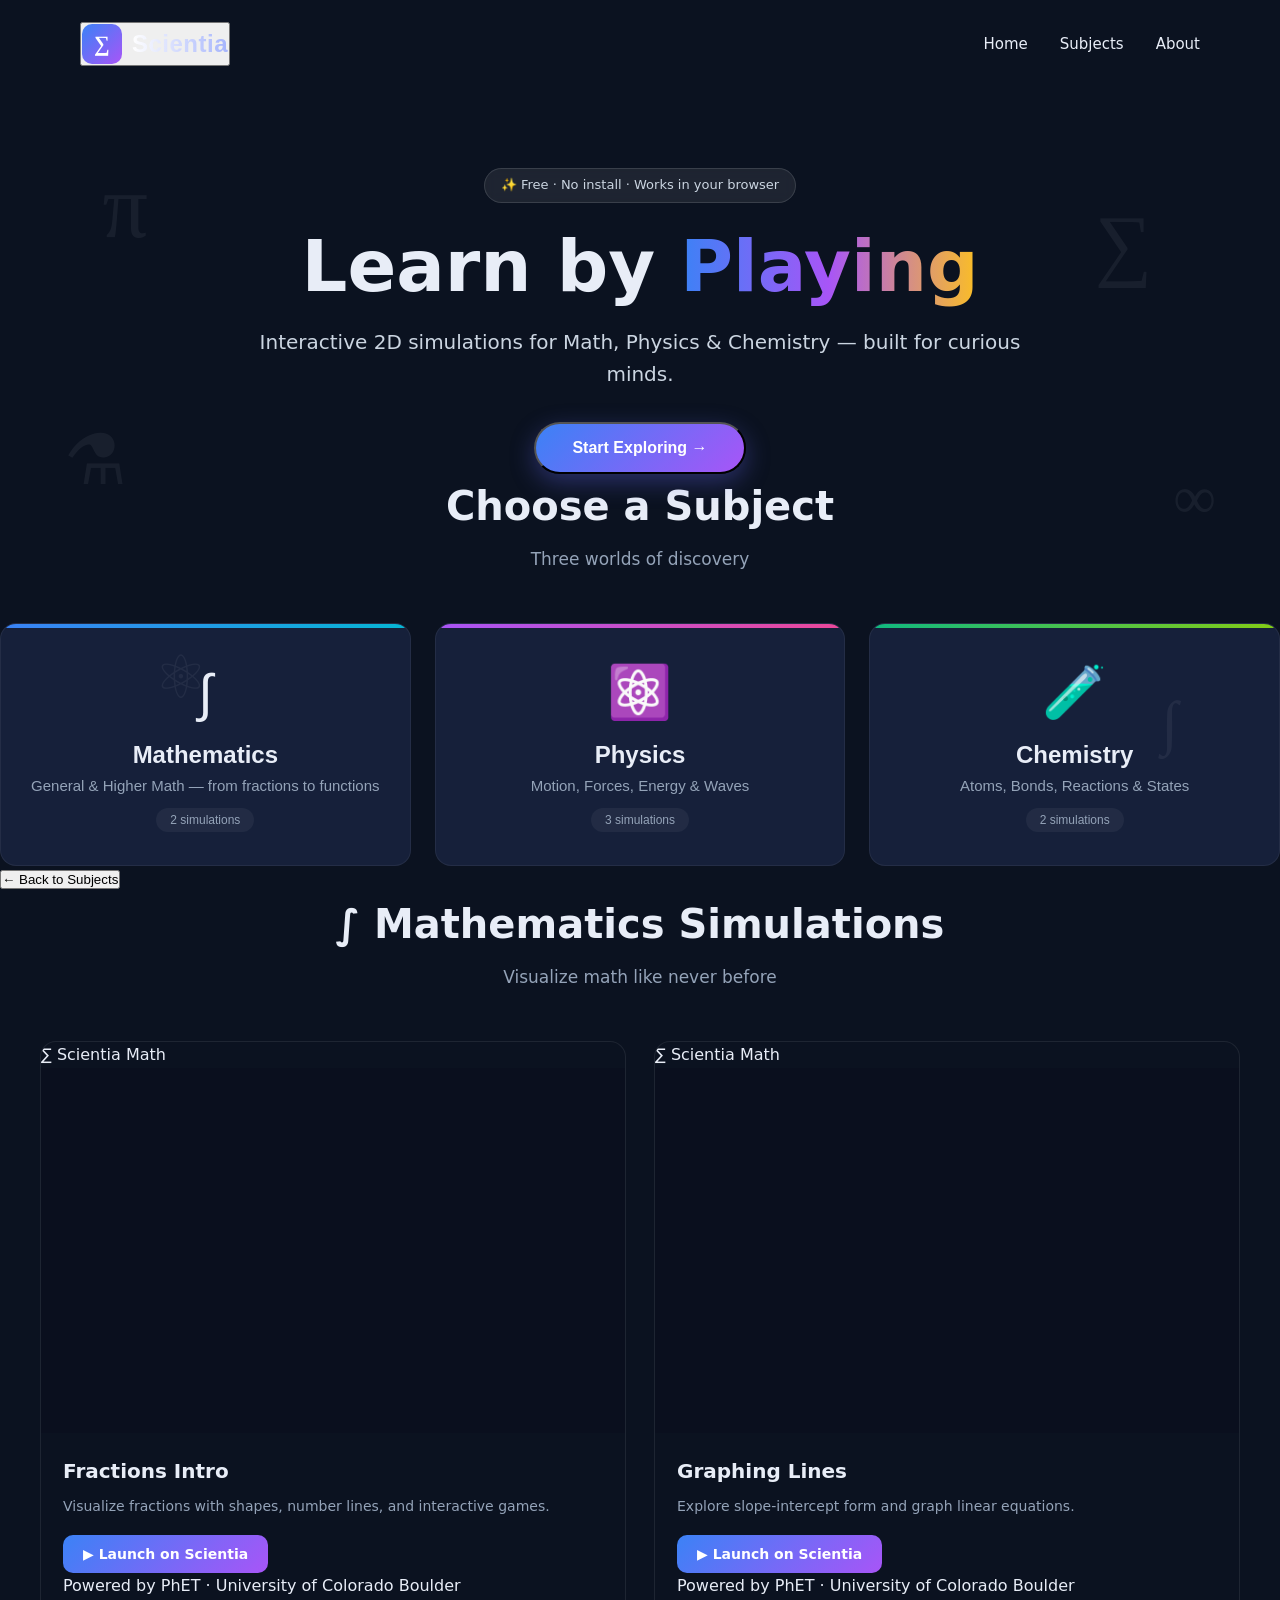
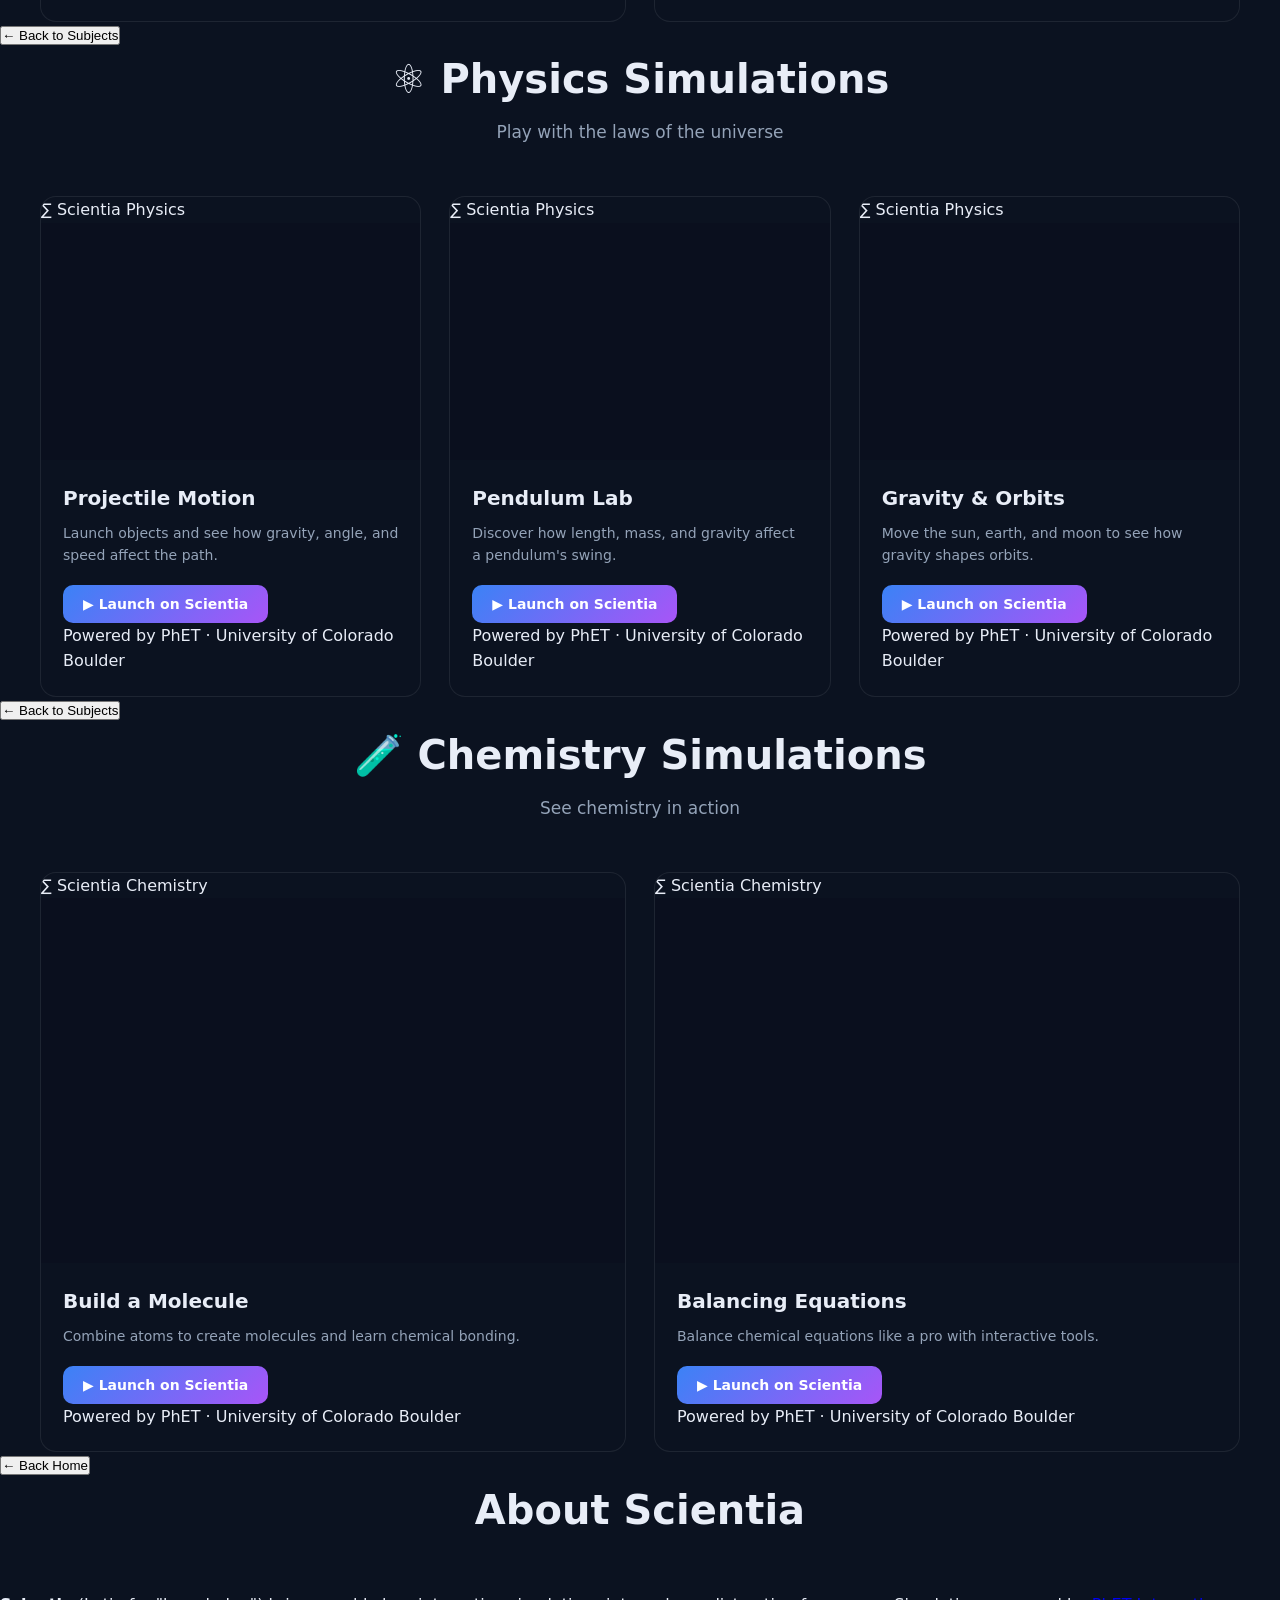
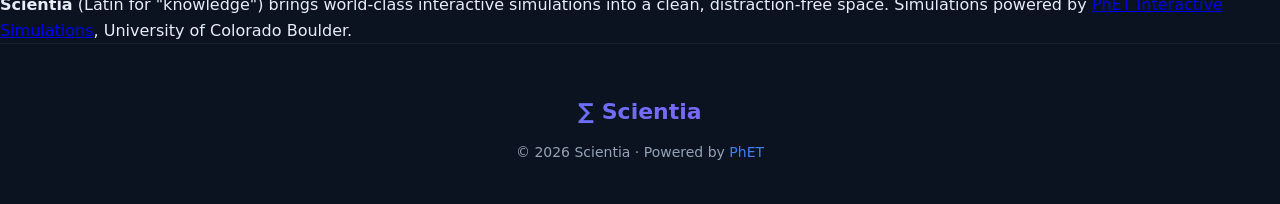
==== index.html @ d8e1d94e "Refactor index.html for improved structure and semantics" ====
<!DOCTYPE html>
<html lang="en">
<head>
  <meta charset="UTF-8">
  <meta name="viewport" content="width=device-width, initial-scale=1.0">
	<meta name="google-site-verification" content="y2Q6Kpm0nWdccgpcopyJ7eLYfKuViRFq-VtMoVpLxbQ" />
  <title>Scientia — Learn Math, Physics & Chemistry by Playing</title>
  <meta name="description" content="Scientia: Interactive 2D simulations and games for Math, Physics, and Chemistry. Free for everyone.">
  <meta name="theme-color" content="#0b1220">
  <link rel="stylesheet" href="style.css">
</head>
<body>

  <!-- ===== NAVBAR ===== -->
  <nav class="navbar">
    <button class="logo" onclick="showScreen('home')" aria-label="Scientia home">
      <span class="logo-mark">∑</span>
      <span class="logo-text">Scientia</span>
    </button>
    <ul class="nav-links">
      <li><a href="#home" onclick="showScreen('home'); return false;">Home</a></li>
      <li><a href="#subjects" onclick="showScreen('subjects'); return false;">Subjects</a></li>
      <li><a href="#about" onclick="showScreen('about'); return false;">About</a></li>
    </ul>
  </nav>

  <!-- ============================================================
       SCREEN 1: HOME
  ============================================================= -->
  <section id="home" class="screen active">
    <div class="hero-content">
      <div class="hero-badge">✨ Free · No install · Works in your browser</div>
      <h1>Learn by <span class="gradient-text">Playing</span></h1>
      <p>Interactive 2D simulations for Math, Physics & Chemistry — built for curious minds.</p>
      <button class="btn-primary" onclick="showScreen('subjects')">Start Exploring →</button>
    </div>
    <div class="hero-bg" aria-hidden="true">
      <span>π</span><span>⚛</span><span>∑</span>
      <span>∫</span><span>⚗</span><span>∞</span>
    </div>
  </section>

  <!-- ============================================================
       SCREEN 2: SUBJECTS
  ============================================================= -->
  <section id="subjects" class="screen">
    <div class="screen-inner">
      <div class="section-header">
        <h2>Choose a Subject</h2>
        <p>Three worlds of discovery</p>
      </div>

      <div class="cards">
        <button class="card math" onclick="showScreen('math')">
          <div class="card-icon">∫</div>
          <h3>Mathematics</h3>
          <p>General & Higher Math — from fractions to functions</p>
          <span class="card-count">2 simulations</span>
        </button>

        <button class="card physics" onclick="showScreen('physics')">
          <div class="card-icon">⚛️</div>
          <h3>Physics</h3>
          <p>Motion, Forces, Energy & Waves</p>
          <span class="card-count">3 simulations</span>
        </button>

        <button class="card chemistry" onclick="showScreen('chemistry')">
          <div class="card-icon">🧪</div>
          <h3>Chemistry</h3>
          <p>Atoms, Bonds, Reactions & States</p>
          <span class="card-count">2 simulations</span>
        </button>
      </div>
    </div>
  </section>

  <!-- ============================================================
       SCREEN 3: MATH
  ============================================================= -->
  <section id="math" class="screen">
    <div class="screen-inner">
      <button class="back-btn" onclick="showScreen('subjects')">← Back to Subjects</button>
      <div class="section-header">
        <h2><span class="header-icon">∫</span> Mathematics Simulations</h2>
        <p>Visualize math like never before</p>
      </div>

      <div class="sim-grid">
        <div class="sim-card">
          <div class="sim-header">
            <span class="sim-brand">
              <span class="sim-logo">∑</span>
              <span class="sim-brand-text">Scientia</span>
            </span>
            <span class="sim-tag math">Math</span>
          </div>
          <div class="sim-preview">
            <iframe data-src="https://phet.colorado.edu/sims/html/fractions-intro/latest/fractions-intro_en.html" allowfullscreen title="Fractions Intro"></iframe>
          </div>
          <div class="sim-info">
            <h3>Fractions Intro</h3>
            <p>Visualize fractions with shapes, number lines, and interactive games.</p>
            <button class="btn-play" onclick="openSim('https://phet.colorado.edu/sims/html/fractions-intro/latest/fractions-intro_en.html')">▶ Launch on Scientia</button>
            <span class="sim-credit">Powered by PhET · University of Colorado Boulder</span>
          </div>
        </div>

        <div class="sim-card">
          <div class="sim-header">
            <span class="sim-brand">
              <span class="sim-logo">∑</span>
              <span class="sim-brand-text">Scientia</span>
            </span>
            <span class="sim-tag math">Math</span>
          </div>
          <div class="sim-preview">
            <iframe data-src="https://phet.colorado.edu/sims/html/graphing-lines/latest/graphing-lines_en.html" allowfullscreen title="Graphing Lines"></iframe>
          </div>
          <div class="sim-info">
            <h3>Graphing Lines</h3>
            <p>Explore slope-intercept form and graph linear equations.</p>
            <button class="btn-play" onclick="openSim('https://phet.colorado.edu/sims/html/graphing-lines/latest/graphing-lines_en.html')">▶ Launch on Scientia</button>
            <span class="sim-credit">Powered by PhET · University of Colorado Boulder</span>
          </div>
        </div>
      </div>
    </div>
  </section>

  <!-- ============================================================
       SCREEN 4: PHYSICS
  ============================================================= -->
  <section id="physics" class="screen">
    <div class="screen-inner">
      <button class="back-btn" onclick="showScreen('subjects')">← Back to Subjects</button>
      <div class="section-header">
        <h2>⚛️ Physics Simulations</h2>
        <p>Play with the laws of the universe</p>
      </div>

      <div class="sim-grid">
        <div class="sim-card">
          <div class="sim-header">
            <span class="sim-brand">
              <span class="sim-logo">∑</span>
              <span class="sim-brand-text">Scientia</span>
            </span>
            <span class="sim-tag physics">Physics</span>
          </div>
          <div class="sim-preview">
            <iframe data-src="https://phet.colorado.edu/sims/html/projectile-motion/latest/projectile-motion_en.html" allowfullscreen title="Projectile Motion"></iframe>
          </div>
          <div class="sim-info">
            <h3>Projectile Motion</h3>
            <p>Launch objects and see how gravity, angle, and speed affect the path.</p>
            <button class="btn-play" onclick="openSim('https://phet.colorado.edu/sims/html/projectile-motion/latest/projectile-motion_en.html')">▶ Launch on Scientia</button>
            <span class="sim-credit">Powered by PhET · University of Colorado Boulder</span>
          </div>
        </div>

        <div class="sim-card">
          <div class="sim-header">
            <span class="sim-brand">
              <span class="sim-logo">∑</span>
              <span class="sim-brand-text">Scientia</span>
            </span>
            <span class="sim-tag physics">Physics</span>
          </div>
          <div class="sim-preview">
            <iframe data-src="https://phet.colorado.edu/sims/html/pendulum-lab/latest/pendulum-lab_en.html" allowfullscreen title="Pendulum Lab"></iframe>
          </div>
          <div class="sim-info">
            <h3>Pendulum Lab</h3>
            <p>Discover how length, mass, and gravity affect a pendulum's swing.</p>
            <button class="btn-play" onclick="openSim('https://phet.colorado.edu/sims/html/pendulum-lab/latest/pendulum-lab_en.html')">▶ Launch on Scientia</button>
            <span class="sim-credit">Powered by PhET · University of Colorado Boulder</span>
          </div>
        </div>

        <div class="sim-card">
          <div class="sim-header">
            <span class="sim-brand">
              <span class="sim-logo">∑</span>
              <span class="sim-brand-text">Scientia</span>
            </span>
            <span class="sim-tag physics">Physics</span>
          </div>
          <div class="sim-preview">
            <iframe data-src="https://phet.colorado.edu/sims/html/gravity-and-orbits/latest/gravity-and-orbits_en.html" allowfullscreen title="Gravity and Orbits"></iframe>
          </div>
          <div class="sim-info">
            <h3>Gravity & Orbits</h3>
            <p>Move the sun, earth, and moon to see how gravity shapes orbits.</p>
            <button class="btn-play" onclick="openSim('https://phet.colorado.edu/sims/html/gravity-and-orbits/latest/gravity-and-orbits_en.html')">▶ Launch on Scientia</button>
            <span class="sim-credit">Powered by PhET · University of Colorado Boulder</span>
          </div>
        </div>
      </div>
    </div>
  </section>

  <!-- ============================================================
       SCREEN 5: CHEMISTRY
  ============================================================= -->
  <section id="chemistry" class="screen">
    <div class="screen-inner">
      <button class="back-btn" onclick="showScreen('subjects')">← Back to Subjects</button>
      <div class="section-header">
        <h2>🧪 Chemistry Simulations</h2>
        <p>See chemistry in action</p>
      </div>

      <div class="sim-grid">
        <div class="sim-card">
          <div class="sim-header">
            <span class="sim-brand">
              <span class="sim-logo">∑</span>
              <span class="sim-brand-text">Scientia</span>
            </span>
            <span class="sim-tag chemistry">Chemistry</span>
          </div>
          <div class="sim-preview">
            <iframe data-src="https://phet.colorado.edu/sims/html/build-a-molecule/latest/build-a-molecule_en.html" allowfullscreen title="Build a Molecule"></iframe>
          </div>
          <div class="sim-info">
            <h3>Build a Molecule</h3>
            <p>Combine atoms to create molecules and learn chemical bonding.</p>
            <button class="btn-play" onclick="openSim('https://phet.colorado.edu/sims/html/build-a-molecule/latest/build-a-molecule_en.html')">▶ Launch on Scientia</button>
            <span class="sim-credit">Powered by PhET · University of Colorado Boulder</span>
          </div>
        </div>

        <div class="sim-card">
          <div class="sim-header">
            <span class="sim-brand">
              <span class="sim-logo">∑</span>
              <span class="sim-brand-text">Scientia</span>
            </span>
            <span class="sim-tag chemistry">Chemistry</span>
          </div>
          <div class="sim-preview">
            <iframe data-src="https://phet.colorado.edu/sims/html/balancing-chemical-equations/latest/balancing-chemical-equations_en.html" allowfullscreen title="Balancing Chemical Equations"></iframe>
          </div>
          <div class="sim-info">
            <h3>Balancing Equations</h3>
            <p>Balance chemical equations like a pro with interactive tools.</p>
            <button class="btn-play" onclick="openSim('https://phet.colorado.edu/sims/html/balancing-chemical-equations/latest/balancing-chemical-equations_en.html')">▶ Launch on Scientia</button>
            <span class="sim-credit">Powered by PhET · University of Colorado Boulder</span>
          </div>
        </div>
      </div>
    </div>
  </section>

  <!-- ============================================================
       SCREEN 6: ABOUT
  ============================================================= -->
  <section id="about" class="screen">
    <div class="screen-inner">
      <button class="back-btn" onclick="showScreen('home')">← Back Home</button>
      <div class="section-header">
        <h2>About Scientia</h2>
      </div>
      <p class="about-text">
        <strong>Scientia</strong> (Latin for "knowledge") brings world-class interactive
        simulations into a clean, distraction-free space. Simulations powered by
        <a href="https://phet.colorado.edu" target="_blank" rel="noopener">PhET Interactive Simulations</a>,
        University of Colorado Boulder.
      </p>
    </div>
  </section>

  <!-- ===== FOOTER ===== -->
  <footer>
    <div class="footer-logo">∑ Scientia</div>
    <p>© 2026 Scientia · Powered by <a href="https://phet.colorado.edu" target="_blank" rel="noopener">PhET</a></p>
  </footer>

  <!-- ===== FULLSCREEN MODAL ===== -->
  <div id="simModal" class="modal" role="dialog" aria-modal="true">
    <div class="modal-content">
      <div class="modal-header">
        <span class="sim-brand">
          <span class="sim-logo">∑</span>
          <span class="sim-brand-text">Scientia</span>
        </span>
        <button class="modal-close" onclick="closeSim()" aria-label="Close">✕</button>
      </div>
      <iframe id="modalFrame" src="" allowfullscreen title="Simulation"></iframe>
    </div>
  </div>

  <script>
  /* ============================================================
     SCIENTIA — PERFORMANCE-OPTIMIZED JAVASCRIPT
  ============================================================ */

  const screens = document.querySelectorAll('.screen');
  const validScreens = ['home', 'subjects', 'math', 'physics', 'chemistry', 'about'];

  /* ---------- Screen Router ---------- */
  function showScreen(id) {
    if (!validScreens.includes(id)) id = 'home';

    screens.forEach(s => s.classList.remove('active'));
    const target = document.getElementById(id);
    if (target) target.classList.add('active');

    loadSimsFor(id);
    window.scrollTo({ top: 0, behavior: 'smooth' });

    if (location.hash !== '#' + id) {
      history.pushState({ screen: id }, '', '#' + id);
    }

    const titles = {
      home: 'Scientia — Learn by Math, Physics & Chemistry',
      subjects: 'Subjects · Scientia',
      math: 'Mathematics · Scientia',
      physics: 'Physics · Scientia',
      chemistry: 'Chemistry · Scientia',
      about: 'About · Scientia'
    };
    document.title = titles[id] || titles.home;
  }

  /* ---------- Lazy-load iframes ---------- */
  const simObserver = new IntersectionObserver((entries) => {
    entries.forEach(entry => {
      if (entry.isIntersecting) {
        const iframe = entry.target;
        const src = iframe.dataset.src;
        if (src && !iframe.src) iframe.src = src;
        simObserver.unobserve(iframe);
      }
    });
  }, { rootMargin: '200px' });

  function loadSimsFor(screenId) {
    const screen = document.getElementById(screenId);
    if (!screen) return;
    screen.querySelectorAll('iframe[data-src]').forEach(iframe => {
      simObserver.observe(iframe);
    });
  }

  /* ---------- Fullscreen Modal ---------- */
  function openSim(url) {
    const modal = document.getElementById('simModal');
    const frame = document.getElementById('modalFrame');
    frame.src = url;
    modal.classList.add('active');
    document.body.style.overflow = 'hidden';
  }

  function closeSim() {
    const modal = document.getElementById('simModal');
    const frame = document.getElementById('modalFrame');
    frame.src = '';
    modal.classList.remove('active');
    document.body.style.overflow = 'auto';
  }

  document.addEventListener('keydown', e => {
    if (e.key === 'Escape') closeSim();
  });

  /* ---------- Browser Back / Forward ---------- */
  window.addEventListener('popstate', (e) => {
    const id = (e.state && e.state.screen) || location.hash.replace('#', '') || 'home';
    showScreen(id);
  });

  /* ---------- First Load ---------- */
  document.addEventListener('DOMContentLoaded', () => {
    const initial = location.hash.replace('#', '') || 'home';
    showScreen(initial);
  });

  /* ---------- Keyboard shortcuts ---------- */
  document.addEventListener('keydown', e => {
    if (e.target.tagName === 'INPUT' || e.target.tagName === 'TEXTAREA') return;
    if (e.key === '1') showScreen('math');
    if (e.key === '2') showScreen('physics');
    if (e.key === '3') showScreen('chemistry');
    if (e.key === 'h' || e.key === 'H') showScreen('home');
    if (e.key === 's' || e.key === 'S') showScreen('subjects');
  });

  /* ---------- Pause off-screen iframes (save battery) ---------- */
  const pauseObserver = new IntersectionObserver((entries) => {
    entries.forEach(entry => {
      const iframe = entry.target;
      if (!iframe.src) return;
      iframe.style.visibility = entry.isIntersecting ? 'visible' : 'hidden';
    });
  }, { rootMargin: '100px' });

  document.querySelectorAll('.sim-preview iframe').forEach(iframe => {
    pauseObserver.observe(iframe);
  });

  /* ---------- Reduced-motion support ---------- */
  if (window.matchMedia('(prefers-reduced-motion: reduce)').matches) {
    document.body.classList.add('reduce-motion');
  }
  </script>

</body>
	</html>
---- style.css ----
/* ===== RESET & VARIABLES ===== */
* { margin: 0; padding: 0; box-sizing: border-box; }

:root {
  --bg: #0b1220;
  --bg-alt: #121a2e;
  --card: #16203a;
  --text: #e8edf7;
  --muted: #94a3b8;
  --blue: #3b82f6;
  --purple: #a855f7;
  --green: #10b981;
  --gold: #fbbf24;
  --radius: 16px;
}

html { scroll-behavior: smooth; }

body {
  font-family: 'Inter', system-ui, -apple-system, "Segoe UI", Arial, sans-serif;
  background: var(--bg);
  color: var(--text);
  line-height: 1.6;
  overflow-x: hidden;
}

/* ===== NAVBAR ===== */
.navbar {
  display: flex;
  justify-content: space-between;
  align-items: center;
  padding: 22px 40px;
  max-width: 1200px;
  margin: 0 auto;
  position: relative;
  z-index: 10;
}

.logo {
  display: flex;
  align-items: center;
  gap: 10px;
  font-size: 24px;
  font-weight: 800;
  letter-spacing: 0.5px;
}

.logo-mark {
  display: inline-flex;
  align-items: center;
  justify-content: center;
  width: 40px;
  height: 40px;
  background: linear-gradient(135deg, var(--blue), var(--purple));
  border-radius: 10px;
  font-size: 22px;
  color: white;
  font-family: Georgia, serif;
}

.logo-text {
  background: linear-gradient(90deg, #fff, #a5b4fc);
  -webkit-background-clip: text;
  -webkit-text-fill-color: transparent;
  background-clip: text;
}

.nav-links {
  list-style: none;
  display: flex;
  gap: 32px;
}

.nav-links a {
  color: var(--text);
  text-decoration: none;
  font-size: 15px;
  font-weight: 500;
  transition: color 0.2s;
}

.nav-links a:hover { color: var(--blue); }

/* ===== HERO ===== */
.hero {
  background:
    radial-gradient(circle at 20% 20%, rgba(59,130,246,0.25), transparent 50%),
    radial-gradient(circle at 80% 30%, rgba(168,85,247,0.25), transparent 50%),
    linear-gradient(135deg, #0b1220 0%, #1a1f4a 100%);
  padding-bottom: 100px;
  position: relative;
  overflow: hidden;
}

.hero-content {
  text-align: center;
  padding: 80px 20px 0;
  max-width: 820px;
  margin: 0 auto;
  position: relative;
  z-index: 5;
}

.hero-badge {
  display: inline-block;
  padding: 6px 16px;
  background: rgba(255,255,255,0.08);
  border: 1px solid rgba(255,255,255,0.12);
  border-radius: 50px;
  font-size: 13px;
  color: #cbd5e1;
  margin-bottom: 24px;
  backdrop-filter: blur(6px);
}

.hero-content h1 {
  font-size: clamp(40px, 7vw, 72px);
  font-weight: 800;
  margin-bottom: 20px;
  line-height: 1.1;
}

.gradient-text {
  background: linear-gradient(90deg, var(--blue), var(--purple), var(--gold));
  -webkit-background-clip: text;
  -webkit-text-fill-color: transparent;
  background-clip: text;
}

.hero-content p {
  font-size: 20px;
  color: #cbd5e1;
  margin-bottom: 32px;
}

.btn-primary {
  display: inline-block;
  padding: 15px 36px;
  background: linear-gradient(135deg, var(--blue), var(--purple));
  color: white;
  text-decoration: none;
  border-radius: 50px;
  font-weight: 600;
  font-size: 16px;
  transition: transform 0.2s, box-shadow 0.25s;
  box-shadow: 0 8px 25px rgba(99,102,241,0.35);
}

.btn-primary:hover {
  transform: translateY(-3px);
  box-shadow: 0 12px 35px rgba(99,102,241,0.5);
}

/* Floating background icons */
.hero-bg {
  position: absolute;
  inset: 0;
  pointer-events: none;
  z-index: 1;
}

.hero-bg span {
  position: absolute;
  font-size: 60px;
  opacity: 0.06;
  font-family: Georgia, serif;
  animation: float 8s ease-in-out infinite;
}

.hero-bg span:nth-child(1) { top: 15%; left: 8%;  animation-delay: 0s;   font-size: 90px; }
.hero-bg span:nth-child(2) { top: 70%; left: 12%; animation-delay: 1s; }
.hero-bg span:nth-child(3) { top: 20%; right: 10%; animation-delay: 2s;  font-size: 80px; }
.hero-bg span:nth-child(4) { top: 75%; right: 8%;  animation-delay: 3s; }
.hero-bg span:nth-child(5) { top: 45%; left: 5%;  animation-delay: 4s;   font-size: 70px; }
.hero-bg span:nth-child(6) { top: 50%; right: 5%;  animation-delay: 5s; }

@keyframes float {
  0%, 100% { transform: translateY(0) rotate(0deg); }
  50%      { transform: translateY(-20px) rotate(5deg); }
}

/* ===== SECTION HEADERS ===== */
.section-header {
  text-align: center;
  margin-bottom: 50px;
}

.section-header h2 {
  font-size: clamp(28px, 4vw, 40px);
  margin-bottom: 8px;
  font-weight: 700;
}

.section-header p {
  color: var(--muted);
  font-size: 17px;
}

/* ===== SUBJECTS ===== */
.subjects {
  max-width: 1100px;
  margin: 0 auto;
  padding: 90px 20px;
}

.cards {
  display: grid;
  grid-template-columns: repeat(auto-fit, minmax(260px, 1fr));
  gap: 24px;
}

.card {
  background: var(--card);
  border-radius: var(--radius);
  padding: 38px 28px;
  text-decoration: none;
  color: var(--text);
  text-align: center;
  border: 1px solid rgba(255,255,255,0.06);
  transition: transform 0.3s, box-shadow 0.3s, border-color 0.3s;
  position: relative;
  overflow: hidden;
}

.card::before {
  content: '';
  position: absolute;
  top: 0; left: 0; right: 0;
  height: 4px;
}

.card.math::before      { background: linear-gradient(90deg, #3b82f6, #06b6d4); }
.card.physics::before   { background: linear-gradient(90deg, #a855f7, #ec4899); }
.card.chemistry::before { background: linear-gradient(90deg, #10b981, #84cc16); }

.card:hover {
  transform: translateY(-8px);
  box-shadow: 0 24px 50px rgba(0,0,0,0.4);
}

.card.math:hover      { border-color: var(--blue); }
.card.physics:hover   { border-color: var(--purple); }
.card.chemistry:hover { border-color: var(--green); }

.card-icon {
  font-size: 52px;
  margin-bottom: 18px;
  display: block;
}

.card h3 {
  font-size: 24px;
  margin-bottom: 8px;
  font-weight: 700;
}

.card p {
  color: var(--muted);
  margin-bottom: 18px;
  font-size: 15px;
}

.card-count {
  font-size: 12px;
  color: var(--muted);
  background: rgba(255,255,255,0.05);
  padding: 5px 14px;
  border-radius: 20px;
  font-weight: 500;
}

/* ===== FEATURED SIMS ===== */
.featured {
  background: var(--bg-alt);
  padding: 90px 20px;
}

.sim-grid {
  display: grid;
  grid-template-columns: repeat(auto-fit, minmax(320px, 1fr));
  gap: 28px;
  max-width: 1200px;
  margin: 0 auto;
}

.sim-card {
  background: var(--bg);
  border-radius: var(--radius);
  overflow: hidden;
  border: 1px solid rgba(255,255,255,0.08);
  transition: transform 0.3s, box-shadow 0.3s, border-color 0.3s;
  display: flex;
  flex-direction: column;
}

.sim-card:hover {
  transform: translateY(-6px);
  box-shadow: 0 24px 50px rgba(0,0,0,0.45);
  border-color: rgba(99,102,241,0.4);
}

.sim-preview {
  width: 100%;
  aspect-ratio: 16 / 10;
  background: #0a0f1e;
  position: relative;
  overflow: hidden;
}

.sim-preview iframe {
  width: 100%;
  height: 100%;
  border: none;
  pointer-events: none;
}

.sim-info {
  padding: 22px;
  flex: 1;
  display: flex;
  flex-direction: column;
}

.sim-info h3 {
  font-size: 20px;
  margin-bottom: 8px;
  font-weight: 700;
}

.tag {
  display: inline-block;
  font-size: 11px;
  font-weight: 700;
  padding: 4px 12px;
  border-radius: 20px;
  margin-bottom: 14px;
  width: fit-content;
  text-transform: uppercase;
  letter-spacing: 0.7px;
}

.tag.physics   { background: rgba(168,85,247,0.18); color: #d8b4fe; }
.tag.chemistry { background: rgba(16,185,129,0.18); color: #6ee7b7; }
.tag.math      { background: rgba(59,130,246,0.18); color: #93c5fd; }

.sim-info p {
  color: var(--muted);
  font-size: 14px;
  flex: 1;
  margin-bottom: 18px;
}

.btn-play {
  background: linear-gradient(135deg, var(--blue), var(--purple));
  color: white;
  border: none;
  padding: 11px 20px;
  border-radius: 10px;
  font-size: 14px;
  font-weight: 600;
  cursor: pointer;
  transition: transform 0.15s, box-shadow 0.2s;
  font-family: inherit;
  width: fit-content;
}

.btn-play:hover {
  transform: translateY(-2px);
  box-shadow: 0 10px 25px rgba(99,102,241,0.4);
}

/* ===== ABOUT ===== */
.about {
  max-width: 820px;
  margin: 0 auto;
  padding: 90px 20px;
  text-align: center;
}

.about-inner {
  background: var(--card);
  padding: 50px 40px;
  border-radius: var(--radius);
  border: 1px solid rgba(255,255,255,0.06);
}

.about h2 {
  font-size: 32px;
  margin-bottom: 18px;
  font-weight: 700;
}

.about p {
  color: var(--muted);
  font-size: 17px;
}

.about strong {
  color: var(--text);
}

/* ===== FOOTER ===== */
footer {
  text-align: center;
  padding: 50px 20px 40px;
  color: var(--muted);
  font-size: 14px;
  border-top: 1px solid rgba(255,255,255,0.05);
}

.footer-logo {
  font-size: 22px;
  font-weight: 800;
  margin-bottom: 12px;
  background: linear-gradient(90deg, var(--blue), var(--purple));
  -webkit-background-clip: text;
  -webkit-text-fill-color: transparent;
  background-clip: text;
}

footer a {
  color: var(--blue);
  text-decoration: none;
}

footer a:hover { text-decoration: underline; }

/* ===== MODAL ===== */
.modal {
  display: none;
  position: fixed;
  inset: 0;
  background: rgba(0,0,0,0.92);
  z-index: 1000;
  align-items: center;
  justify-content: center;
  padding: 20px;
  backdrop-filter: blur(8px);
}

.modal.active { display: flex; }

.modal-content {
  position: relative;
  width: 100%;
  height: 100%;
  max-width: 1400px;
  max-height: 900px;
  background: #000;
  border-radius: 12px;
  overflow: hidden;
  box-shadow: 0 30px 80px rgba(0,0,0,0.6);
}

.modal-content iframe {
  width: 100%;
  height: 100%;
  border: none;
}

.modal-close {
  position: absolute;
  top: 12px;
  right: 12px;
  z-index: 10;
  background: rgba(255,255,255,0.15);
  color: white;
  border: none;
  width: 42px;
  height: 42px;
  border-radius: 50%;
  font-size: 18px;
  cursor: pointer;
  transition: background 0.2s, transform 0.15s;
}

.modal-close:hover {
  background: rgba(255,255,255,0.3);
  transform: rotate(90deg);
}

/* ===== RESPONSIVE ===== */
@media (max-width: 640px) {
  .navbar { padding: 16px 20px; flex-direction: column; gap: 12px; }
  .nav-links { gap: 18px; font-size: 14px; }
  .logo { font-size: 20px; }
  .logo-mark { width: 34px; height: 34px; font-size: 18px; }
  .hero-content { padding: 50px 20px 0; }
  .hero-content p { font-size: 17px; }
  .subjects, .featured, .about { padding: 60px 16px; }
  .about-inner { padding: 36px 24px; }
  .sim-grid { grid-template-columns: 1fr; }
  .modal { padding: 0; }
  .modal-content { border-radius: 0; }
}
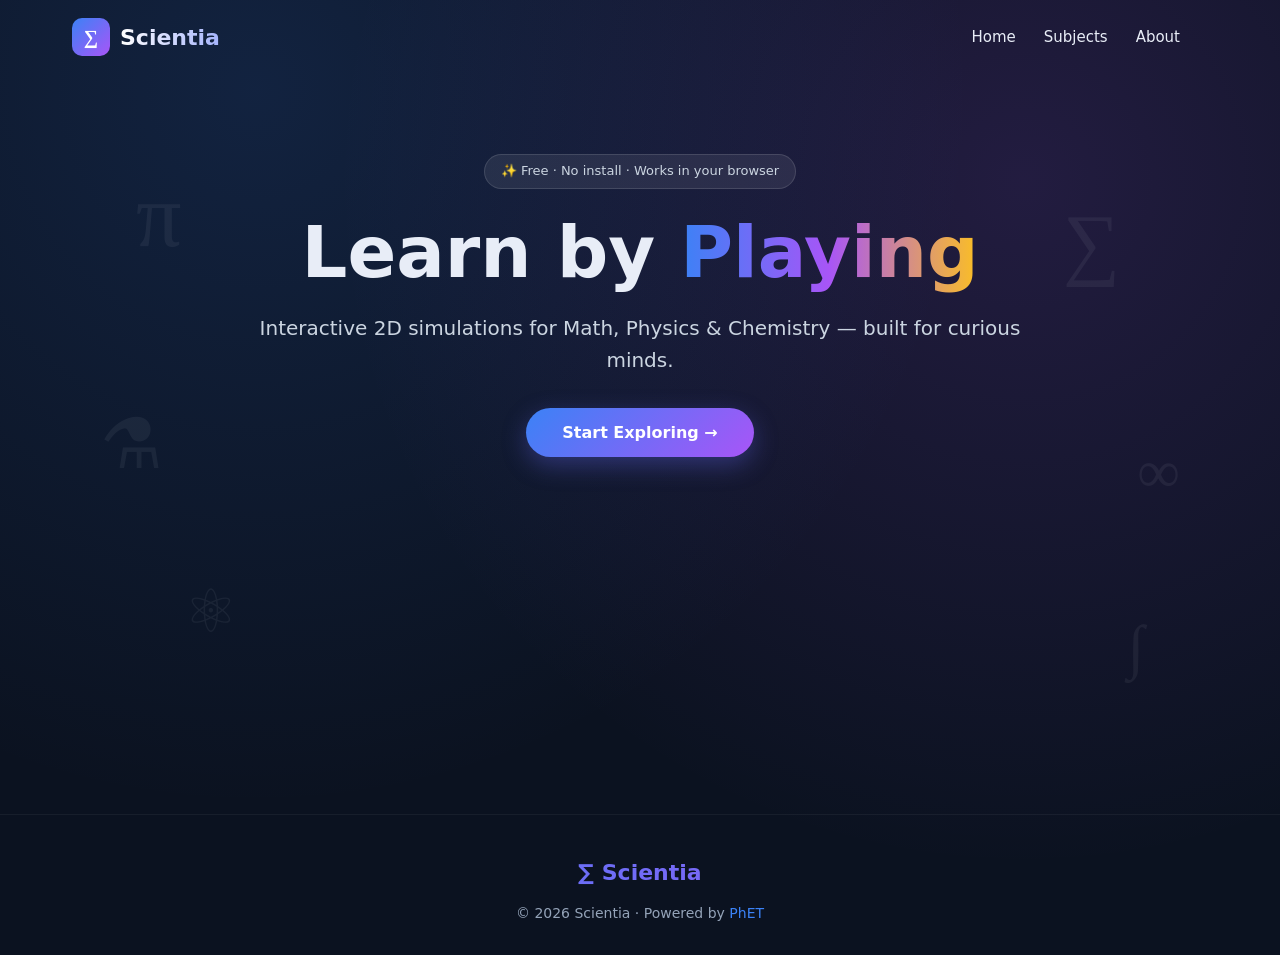
==== commit 2379b91a: "Enhance PWA features and update simulation counts Added support for Progressive Web App (PWA) featur" ====
--- a/index.html
+++ b/index.html
@@ -3,10 +3,19 @@
 <head>
   <meta charset="UTF-8">
   <meta name="viewport" content="width=device-width, initial-scale=1.0">
-	<meta name="google-site-verification" content="y2Q6Kpm0nWdccgpcopyJ7eLYfKuViRFq-VtMoVpLxbQ" />
+  <meta name="google-site-verification" content="y2Q6Kpm0nWdccgpcopyJ7eLYfKuViRFq-VtMoVpLxbQ">
   <title>Scientia — Learn Math, Physics & Chemistry by Playing</title>
   <meta name="description" content="Scientia: Interactive 2D simulations and games for Math, Physics, and Chemistry. Free for everyone.">
   <meta name="theme-color" content="#0b1220">
+
+  <!-- PWA -->
+  <link rel="manifest" href="manifest.json">
+  <link rel="apple-touch-icon" href="icons/icon-192.png">
+  <meta name="apple-mobile-web-app-capable" content="yes">
+  <meta name="apple-mobile-web-app-status-bar-style" content="black-translucent">
+  <meta name="apple-mobile-web-app-title" content="Scientia">
+  <meta name="mobile-web-app-capable" content="yes">
+
   <link rel="stylesheet" href="style.css">
 </head>
 <body>
@@ -21,6 +30,11 @@
       <li><a href="#home" onclick="showScreen('home'); return false;">Home</a></li>
       <li><a href="#subjects" onclick="showScreen('subjects'); return false;">Subjects</a></li>
       <li><a href="#about" onclick="showScreen('about'); return false;">About</a></li>
+      <li>
+        <button id="installBtn" class="install-btn" onclick="installScientia()" style="display:none;">
+          ⬇ Install
+        </button>
+      </li>
     </ul>
   </nav>
 
@@ -55,28 +69,28 @@
           <div class="card-icon">∫</div>
           <h3>Mathematics</h3>
           <p>General & Higher Math — from fractions to functions</p>
-          <span class="card-count">2 simulations</span>
+          <span class="card-count">4 simulations</span>
         </button>
 
         <button class="card physics" onclick="showScreen('physics')">
           <div class="card-icon">⚛️</div>
           <h3>Physics</h3>
           <p>Motion, Forces, Energy & Waves</p>
-          <span class="card-count">3 simulations</span>
+          <span class="card-count">4 simulations</span>
         </button>
 
         <button class="card chemistry" onclick="showScreen('chemistry')">
           <div class="card-icon">🧪</div>
           <h3>Chemistry</h3>
           <p>Atoms, Bonds, Reactions & States</p>
-          <span class="card-count">2 simulations</span>
+          <span class="card-count">4 simulations</span>
         </button>
       </div>
     </div>
   </section>
 
   <!-- ============================================================
-       SCREEN 3: MATH
+       SCREEN 3: MATH (4 sims)
   ============================================================= -->
   <section id="math" class="screen">
     <div class="screen-inner">
@@ -87,6 +101,8 @@
       </div>
 
       <div class="sim-grid">
+
+        <!-- MATH 1 -->
         <div class="sim-card">
           <div class="sim-header">
             <span class="sim-brand">
@@ -106,6 +122,7 @@
           </div>
         </div>
 
+        <!-- MATH 2 -->
         <div class="sim-card">
           <div class="sim-header">
             <span class="sim-brand">
@@ -124,12 +141,53 @@
             <span class="sim-credit">Powered by PhET · University of Colorado Boulder</span>
           </div>
         </div>
+
+        <!-- MATH 3 -->
+        <div class="sim-card">
+          <div class="sim-header">
+            <span class="sim-brand">
+              <span class="sim-logo">∑</span>
+              <span class="sim-brand-text">Scientia</span>
+            </span>
+            <span class="sim-tag math">Math</span>
+          </div>
+          <div class="sim-preview">
+            <iframe data-src="https://phet.colorado.edu/sims/html/area-builder/latest/area-builder_en.html" allowfullscreen title="Area Builder"></iframe>
+          </div>
+          <div class="sim-info">
+            <h3>Area Builder</h3>
+            <p>Build shapes and explore the relationship between area and perimeter.</p>
+            <button class="btn-play" onclick="openSim('https://phet.colorado.edu/sims/html/area-builder/latest/area-builder_en.html')">▶ Launch on Scientia</button>
+            <span class="sim-credit">Powered by PhET · University of Colorado Boulder</span>
+          </div>
+        </div>
+
+        <!-- MATH 4 -->
+        <div class="sim-card">
+          <div class="sim-header">
+            <span class="sim-brand">
+              <span class="sim-logo">∑</span>
+              <span class="sim-brand-text">Scientia</span>
+            </span>
+            <span class="sim-tag math">Math</span>
+          </div>
+          <div class="sim-preview">
+            <iframe data-src="https://phet.colorado.edu/sims/html/graphing-quadratics/latest/graphing-quadratics_en.html" allowfullscreen title="Graphing Quadratics"></iframe>
+          </div>
+          <div class="sim-info">
+            <h3>Graphing Quadratics</h3>
+            <p>Discover how a, b, and c change the shape of a parabola.</p>
+            <button class="btn-play" onclick="openSim('https://phet.colorado.edu/sims/html/graphing-quadratics/latest/graphing-quadratics_en.html')">▶ Launch on Scientia</button>
+            <span class="sim-credit">Powered by PhET · University of Colorado Boulder</span>
+          </div>
+        </div>
+
       </div>
     </div>
   </section>
 
   <!-- ============================================================
-       SCREEN 4: PHYSICS
+       SCREEN 4: PHYSICS (4 sims)
   ============================================================= -->
   <section id="physics" class="screen">
     <div class="screen-inner">
@@ -140,6 +198,8 @@
       </div>
 
       <div class="sim-grid">
+
+        <!-- PHYSICS 1 -->
         <div class="sim-card">
           <div class="sim-header">
             <span class="sim-brand">
@@ -159,6 +219,47 @@
           </div>
         </div>
 
+        <!-- PHYSICS 2 -->
+        <div class="sim-card">
+          <div class="sim-header">
+            <span class="sim-brand">
+              <span class="sim-logo">∑</span>
+              <span class="sim-brand-text">Scientia</span>
+            </span>
+            <span class="sim-tag physics">Physics</span>
+          </div>
+          <div class="sim-preview">
+            <iframe data-src="https://phet.colorado.edu/sims/html/energy-skate-park/latest/energy-skate-park_en.html" allowfullscreen title="Energy Skate Park"></iframe>
+          </div>
+          <div class="sim-info">
+            <h3>Energy Skate Park</h3>
+            <p>Explore conservation of energy as a skater moves along tracks.</p>
+            <button class="btn-play" onclick="openSim('https://phet.colorado.edu/sims/html/energy-skate-park/latest/energy-skate-park_en.html')">▶ Launch on Scientia</button>
+            <span class="sim-credit">Powered by PhET · University of Colorado Boulder</span>
+          </div>
+        </div>
+
+        <!-- PHYSICS 3 -->
+        <div class="sim-card">
+          <div class="sim-header">
+            <span class="sim-brand">
+              <span class="sim-logo">∑</span>
+              <span class="sim-brand-text">Scientia</span>
+            </span>
+            <span class="sim-tag physics">Physics</span>
+          </div>
+          <div class="sim-preview">
+            <iframe data-src="https://phet.colorado.edu/sims/html/circuit-construction-kit-dc/latest/circuit-construction-kit-dc_en.html" allowfullscreen title="Circuit Construction Kit"></iframe>
+          </div>
+          <div class="sim-info">
+            <h3>Circuit Construction Kit</h3>
+            <p>Build circuits with batteries, resistors, and light bulbs.</p>
+            <button class="btn-play" onclick="openSim('https://phet.colorado.edu/sims/html/circuit-construction-kit-dc/latest/circuit-construction-kit-dc_en.html')">▶ Launch on Scientia</button>
+            <span class="sim-credit">Powered by PhET · University of Colorado Boulder</span>
+          </div>
+        </div>
+
+        <!-- PHYSICS 4 -->
         <div class="sim-card">
           <div class="sim-header">
             <span class="sim-brand">
@@ -178,30 +279,12 @@
           </div>
         </div>
 
-        <div class="sim-card">
-          <div class="sim-header">
-            <span class="sim-brand">
-              <span class="sim-logo">∑</span>
-              <span class="sim-brand-text">Scientia</span>
-            </span>
-            <span class="sim-tag physics">Physics</span>
-          </div>
-          <div class="sim-preview">
-            <iframe data-src="https://phet.colorado.edu/sims/html/gravity-and-orbits/latest/gravity-and-orbits_en.html" allowfullscreen title="Gravity and Orbits"></iframe>
-          </div>
-          <div class="sim-info">
-            <h3>Gravity & Orbits</h3>
-            <p>Move the sun, earth, and moon to see how gravity shapes orbits.</p>
-            <button class="btn-play" onclick="openSim('https://phet.colorado.edu/sims/html/gravity-and-orbits/latest/gravity-and-orbits_en.html')">▶ Launch on Scientia</button>
-            <span class="sim-credit">Powered by PhET · University of Colorado Boulder</span>
-          </div>
-        </div>
       </div>
     </div>
   </section>
 
   <!-- ============================================================
-       SCREEN 5: CHEMISTRY
+       SCREEN 5: CHEMISTRY (4 sims)
   ============================================================= -->
   <section id="chemistry" class="screen">
     <div class="screen-inner">
@@ -212,6 +295,8 @@
       </div>
 
       <div class="sim-grid">
+
+        <!-- CHEMISTRY 1 -->
         <div class="sim-card">
           <div class="sim-header">
             <span class="sim-brand">
@@ -221,16 +306,17 @@
             <span class="sim-tag chemistry">Chemistry</span>
           </div>
           <div class="sim-preview">
-            <iframe data-src="https://phet.colorado.edu/sims/html/build-a-molecule/latest/build-a-molecule_en.html" allowfullscreen title="Build a Molecule"></iframe>
-          </div>
-          <div class="sim-info">
-            <h3>Build a Molecule</h3>
-            <p>Combine atoms to create molecules and learn chemical bonding.</p>
-            <button class="btn-play" onclick="openSim('https://phet.colorado.edu/sims/html/build-a-molecule/latest/build-a-molecule_en.html')">▶ Launch on Scientia</button>
-            <span class="sim-credit">Powered by PhET · University of Colorado Boulder</span>
-          </div>
-        </div>
-
+            <iframe data-src="https://phet.colorado.edu/sims/html/build-an-atom/latest/build-an-atom_en.html" allowfullscreen title="Build an Atom"></iframe>
+          </div>
+          <div class="sim-info">
+            <h3>Build an Atom</h3>
+            <p>Add protons, neutrons, and electrons to build atoms and identify elements.</p>
+            <button class="btn-play" onclick="openSim('https://phet.colorado.edu/sims/html/build-an-atom/latest/build-an-atom_en.html')">▶ Launch on Scientia</button>
+            <span class="sim-credit">Powered by PhET · University of Colorado Boulder</span>
+          </div>
+        </div>
+
+        <!-- CHEMISTRY 2 -->
         <div class="sim-card">
           <div class="sim-header">
             <span class="sim-brand">
@@ -240,7 +326,47 @@
             <span class="sim-tag chemistry">Chemistry</span>
           </div>
           <div class="sim-preview">
-            <iframe data-src="https://phet.colorado.edu/sims/html/balancing-chemical-equations/latest/balancing-chemical-equations_en.html" allowfullscreen title="Balancing Chemical Equations"></iframe>
+            <iframe data-src="https://phet.colorado.edu/sims/html/states-of-matter/latest/states-of-matter_en.html" allowfullscreen title="States of Matter"></iframe>
+          </div>
+          <div class="sim-info">
+            <h3>States of Matter</h3>
+            <p>See how atoms and molecules behave in solid, liquid, and gas states.</p>
+            <button class="btn-play" onclick="openSim('https://phet.colorado.edu/sims/html/states-of-matter/latest/states-of-matter_en.html')">▶ Launch on Scientia</button>
+            <span class="sim-credit">Powered by PhET · University of Colorado Boulder</span>
+          </div>
+        </div>
+
+        <!-- CHEMISTRY 3 -->
+        <div class="sim-card">
+          <div class="sim-header">
+            <span class="sim-brand">
+              <span class="sim-logo">∑</span>
+              <span class="sim-brand-text">Scientia</span>
+            </span>
+            <span class="sim-tag chemistry">Chemistry</span>
+          </div>
+          <div class="sim-preview">
+            <iframe data-src="https://phet.colorado.edu/sims/html/ph-scale/latest/ph-scale_en.html" allowfullscreen title="pH Scale"></iframe>
+          </div>
+          <div class="sim-info">
+            <h3>pH Scale</h3>
+            <p>Test everyday liquids to see if they are acidic, basic, or neutral.</p>
+            <button class="btn-play" onclick="openSim('https://phet.colorado.edu/sims/html/ph-scale/latest/ph-scale_en.html')">▶ Launch on Scientia</button>
+            <span class="sim-credit">Powered by PhET · University of Colorado Boulder</span>
+          </div>
+        </div>
+
+        <!-- CHEMISTRY 4 -->
+        <div class="sim-card">
+          <div class="sim-header">
+            <span class="sim-brand">
+              <span class="sim-logo">∑</span>
+              <span class="sim-brand-text">Scientia</span>
+            </span>
+            <span class="sim-tag chemistry">Chemistry</span>
+          </div>
+          <div class="sim-preview">
+            <iframe data-src="https://phet.colorado.edu/sims/html/balancing-chemical-equations/latest/balancing-chemical-equations_en.html" allowfullscreen title="Balancing Equations"></iframe>
           </div>
           <div class="sim-info">
             <h3>Balancing Equations</h3>
@@ -249,6 +375,7 @@
             <span class="sim-credit">Powered by PhET · University of Colorado Boulder</span>
           </div>
         </div>
+
       </div>
     </div>
   </section>
@@ -299,23 +426,18 @@
   const screens = document.querySelectorAll('.screen');
   const validScreens = ['home', 'subjects', 'math', 'physics', 'chemistry', 'about'];
 
-  /* ---------- Screen Router ---------- */
   function showScreen(id) {
     if (!validScreens.includes(id)) id = 'home';
-
     screens.forEach(s => s.classList.remove('active'));
     const target = document.getElementById(id);
     if (target) target.classList.add('active');
-
     loadSimsFor(id);
     window.scrollTo({ top: 0, behavior: 'smooth' });
-
     if (location.hash !== '#' + id) {
       history.pushState({ screen: id }, '', '#' + id);
     }
-
     const titles = {
-      home: 'Scientia — Learn by Math, Physics & Chemistry',
+      home: 'Scientia — Learn Math, Physics & Chemistry',
       subjects: 'Subjects · Scientia',
       math: 'Mathematics · Scientia',
       physics: 'Physics · Scientia',
@@ -325,7 +447,6 @@
     document.title = titles[id] || titles.home;
   }
 
-  /* ---------- Lazy-load iframes ---------- */
   const simObserver = new IntersectionObserver((entries) => {
     entries.forEach(entry => {
       if (entry.isIntersecting) {
@@ -345,7 +466,6 @@
     });
   }
 
-  /* ---------- Fullscreen Modal ---------- */
   function openSim(url) {
     const modal = document.getElementById('simModal');
     const frame = document.getElementById('modalFrame');
@@ -366,19 +486,16 @@
     if (e.key === 'Escape') closeSim();
   });
 
-  /* ---------- Browser Back / Forward ---------- */
   window.addEventListener('popstate', (e) => {
     const id = (e.state && e.state.screen) || location.hash.replace('#', '') || 'home';
     showScreen(id);
   });
 
-  /* ---------- First Load ---------- */
   document.addEventListener('DOMContentLoaded', () => {
     const initial = location.hash.replace('#', '') || 'home';
     showScreen(initial);
   });
 
-  /* ---------- Keyboard shortcuts ---------- */
   document.addEventListener('keydown', e => {
     if (e.target.tagName === 'INPUT' || e.target.tagName === 'TEXTAREA') return;
     if (e.key === '1') showScreen('math');
@@ -388,7 +505,6 @@
     if (e.key === 's' || e.key === 'S') showScreen('subjects');
   });
 
-  /* ---------- Pause off-screen iframes (save battery) ---------- */
   const pauseObserver = new IntersectionObserver((entries) => {
     entries.forEach(entry => {
       const iframe = entry.target;
@@ -401,11 +517,37 @@
     pauseObserver.observe(iframe);
   });
 
-  /* ---------- Reduced-motion support ---------- */
   if (window.matchMedia('(prefers-reduced-motion: reduce)').matches) {
     document.body.classList.add('reduce-motion');
   }
+
+  if ('serviceWorker' in navigator) {
+    window.addEventListener('load', () => {
+      navigator.serviceWorker.register('sw.js')
+        .then(reg => console.log('✅ Scientia SW registered:', reg.scope))
+        .catch(err => console.log('❌ SW registration failed:', err));
+    });
+  }
+
+  let deferredPrompt = null;
+  window.addEventListener('beforeinstallprompt', e => {
+    e.preventDefault();
+    deferredPrompt = e;
+    const btn = document.getElementById('installBtn');
+    if (btn) btn.style.display = 'inline-block';
+  });
+
+  function installScientia() {
+    if (!deferredPrompt) return;
+    deferredPrompt.prompt();
+    deferredPrompt.userChoice.then(choice => {
+      if (choice.outcome === 'accepted') console.log('✅ Scientia installed');
+      deferredPrompt = null;
+      const btn = document.getElementById('installBtn');
+      if (btn) btn.style.display = 'none';
+    });
+  }
   </script>
 
 </body>
-	</html>
+									   </html>
--- a/style.css
+++ b/style.css
@@ -18,10 +18,15 @@
 
 body {
   font-family: 'Inter', system-ui, -apple-system, "Segoe UI", Arial, sans-serif;
-  background: var(--bg);
+  background:
+    radial-gradient(circle at 20% 10%, rgba(59,130,246,0.15), transparent 55%),
+    radial-gradient(circle at 80% 20%, rgba(168,85,247,0.15), transparent 55%),
+    var(--bg);
+  background-attachment: fixed;
   color: var(--text);
   line-height: 1.6;
   overflow-x: hidden;
+  min-height: 100vh;
 }
 
 /* ===== NAVBAR ===== */
@@ -29,7 +34,7 @@
   display: flex;
   justify-content: space-between;
   align-items: center;
-  padding: 22px 40px;
+  padding: 18px 32px;
   max-width: 1200px;
   margin: 0 auto;
   position: relative;
@@ -40,24 +45,27 @@
   display: flex;
   align-items: center;
   gap: 10px;
-  font-size: 24px;
+  font-size: 22px;
   font-weight: 800;
-  letter-spacing: 0.5px;
-}
-
+  background: none;
+  border: none;
+  color: inherit;
+  cursor: pointer;
+  font-family: inherit;
+  padding: 0;
+}
 .logo-mark {
   display: inline-flex;
   align-items: center;
   justify-content: center;
-  width: 40px;
-  height: 40px;
+  width: 38px;
+  height: 38px;
   background: linear-gradient(135deg, var(--blue), var(--purple));
   border-radius: 10px;
-  font-size: 22px;
+  font-size: 20px;
   color: white;
   font-family: Georgia, serif;
 }
-
 .logo-text {
   background: linear-gradient(90deg, #fff, #a5b4fc);
   -webkit-background-clip: text;
@@ -68,9 +76,8 @@
 .nav-links {
   list-style: none;
   display: flex;
-  gap: 32px;
-}
-
+  gap: 28px;
+}
 .nav-links a {
   color: var(--text);
   text-decoration: none;
@@ -78,29 +85,41 @@
   font-weight: 500;
   transition: color 0.2s;
 }
-
 .nav-links a:hover { color: var(--blue); }
 
-/* ===== HERO ===== */
-.hero {
-  background:
-    radial-gradient(circle at 20% 20%, rgba(59,130,246,0.25), transparent 50%),
-    radial-gradient(circle at 80% 30%, rgba(168,85,247,0.25), transparent 50%),
-    linear-gradient(135deg, #0b1220 0%, #1a1f4a 100%);
-  padding-bottom: 100px;
-  position: relative;
+/* ===== SCREEN SYSTEM ===== */
+.screen {
+  display: none;
+  max-width: 1200px;
+  margin: 0 auto;
+  padding: 60px 24px 80px;
+  min-height: calc(100vh - 200px);
+  position: relative;
+}
+.screen.active {
+  display: block;
+  animation: screenFade 0.3s ease;
+}
+
+@keyframes screenFade {
+  from { opacity: 0; transform: translateY(8px); }
+  to   { opacity: 1; transform: translateY(0); }
+}
+
+.screen-inner { position: relative; z-index: 5; }
+
+/* ===== HOME HERO ===== */
+#home {
+  text-align: center;
+  padding-top: 80px;
   overflow: hidden;
 }
-
 .hero-content {
-  text-align: center;
-  padding: 80px 20px 0;
-  max-width: 820px;
+  max-width: 800px;
   margin: 0 auto;
   position: relative;
   z-index: 5;
 }
-
 .hero-badge {
   display: inline-block;
   padding: 6px 16px;
@@ -110,23 +129,19 @@
   font-size: 13px;
   color: #cbd5e1;
   margin-bottom: 24px;
-  backdrop-filter: blur(6px);
-}
-
+}
 .hero-content h1 {
   font-size: clamp(40px, 7vw, 72px);
   font-weight: 800;
   margin-bottom: 20px;
   line-height: 1.1;
 }
-
 .gradient-text {
   background: linear-gradient(90deg, var(--blue), var(--purple), var(--gold));
   -webkit-background-clip: text;
   -webkit-text-fill-color: transparent;
   background-clip: text;
 }
-
 .hero-content p {
   font-size: 20px;
   color: #cbd5e1;
@@ -138,27 +153,27 @@
   padding: 15px 36px;
   background: linear-gradient(135deg, var(--blue), var(--purple));
   color: white;
-  text-decoration: none;
+  border: none;
   border-radius: 50px;
   font-weight: 600;
   font-size: 16px;
+  cursor: pointer;
+  font-family: inherit;
   transition: transform 0.2s, box-shadow 0.25s;
   box-shadow: 0 8px 25px rgba(99,102,241,0.35);
 }
-
 .btn-primary:hover {
   transform: translateY(-3px);
   box-shadow: 0 12px 35px rgba(99,102,241,0.5);
 }
 
-/* Floating background icons */
+/* Floating bg icons */
 .hero-bg {
   position: absolute;
   inset: 0;
   pointer-events: none;
   z-index: 1;
 }
-
 .hero-bg span {
   position: absolute;
   font-size: 60px;
@@ -166,12 +181,11 @@
   font-family: Georgia, serif;
   animation: float 8s ease-in-out infinite;
 }
-
-.hero-bg span:nth-child(1) { top: 15%; left: 8%;  animation-delay: 0s;   font-size: 90px; }
+.hero-bg span:nth-child(1) { top: 10%; left: 8%;  font-size: 90px; }
 .hero-bg span:nth-child(2) { top: 70%; left: 12%; animation-delay: 1s; }
-.hero-bg span:nth-child(3) { top: 20%; right: 10%; animation-delay: 2s;  font-size: 80px; }
+.hero-bg span:nth-child(3) { top: 15%; right: 10%; font-size: 80px; animation-delay: 2s; }
 .hero-bg span:nth-child(4) { top: 75%; right: 8%;  animation-delay: 3s; }
-.hero-bg span:nth-child(5) { top: 45%; left: 5%;  animation-delay: 4s;   font-size: 70px; }
+.hero-bg span:nth-child(5) { top: 45%; left: 5%;  font-size: 70px; animation-delay: 4s; }
 .hero-bg span:nth-child(6) { top: 50%; right: 5%;  animation-delay: 5s; }
 
 @keyframes float {
@@ -182,27 +196,44 @@
 /* ===== SECTION HEADERS ===== */
 .section-header {
   text-align: center;
-  margin-bottom: 50px;
-}
-
+  margin-bottom: 45px;
+}
 .section-header h2 {
-  font-size: clamp(28px, 4vw, 40px);
+  font-size: clamp(26px, 4vw, 40px);
+  font-weight: 700;
   margin-bottom: 8px;
-  font-weight: 700;
-}
-
-.section-header p {
-  color: var(--muted);
-  font-size: 17px;
-}
-
-/* ===== SUBJECTS ===== */
-.subjects {
-  max-width: 1100px;
-  margin: 0 auto;
-  padding: 90px 20px;
-}
-
+}
+.section-header p { color: var(--muted); font-size: 17px; }
+
+.header-icon {
+  font-family: Georgia, serif;
+  background: linear-gradient(135deg, #3b82f6, #06b6d4);
+  -webkit-background-clip: text;
+  -webkit-text-fill-color: transparent;
+  background-clip: text;
+  font-size: 1em;
+  font-weight: 400;
+}
+
+/* ===== BACK BUTTON ===== */
+.back-btn {
+  background: rgba(255,255,255,0.06);
+  color: var(--text);
+  border: 1px solid rgba(255,255,255,0.1);
+  padding: 10px 20px;
+  border-radius: 50px;
+  font-size: 14px;
+  font-family: inherit;
+  cursor: pointer;
+  margin-bottom: 30px;
+  transition: background 0.2s, transform 0.15s;
+}
+.back-btn:hover {
+  background: rgba(255,255,255,0.12);
+  transform: translateX(-3px);
+}
+
+/* ===== SUBJECT CARDS ===== */
 .cards {
   display: grid;
   grid-template-columns: repeat(auto-fit, minmax(260px, 1fr));
@@ -213,22 +244,22 @@
   background: var(--card);
   border-radius: var(--radius);
   padding: 38px 28px;
-  text-decoration: none;
   color: var(--text);
   text-align: center;
   border: 1px solid rgba(255,255,255,0.06);
   transition: transform 0.3s, box-shadow 0.3s, border-color 0.3s;
   position: relative;
   overflow: hidden;
-}
-
+  cursor: pointer;
+  font-family: inherit;
+  contain: layout style;
+}
 .card::before {
   content: '';
   position: absolute;
   top: 0; left: 0; right: 0;
   height: 4px;
 }
-
 .card.math::before      { background: linear-gradient(90deg, #3b82f6, #06b6d4); }
 .card.physics::before   { background: linear-gradient(90deg, #a855f7, #ec4899); }
 .card.chemistry::before { background: linear-gradient(90deg, #10b981, #84cc16); }
@@ -237,29 +268,26 @@
   transform: translateY(-8px);
   box-shadow: 0 24px 50px rgba(0,0,0,0.4);
 }
-
 .card.math:hover      { border-color: var(--blue); }
 .card.physics:hover   { border-color: var(--purple); }
 .card.chemistry:hover { border-color: var(--green); }
 
-.card-icon {
-  font-size: 52px;
-  margin-bottom: 18px;
-  display: block;
-}
-
-.card h3 {
-  font-size: 24px;
-  margin-bottom: 8px;
-  font-weight: 700;
-}
-
-.card p {
-  color: var(--muted);
-  margin-bottom: 18px;
-  font-size: 15px;
-}
-
+.card-icon { font-size: 52px; margin-bottom: 18px; display: block; }
+
+/* Integral icon style — elegant gradient */
+.card.math .card-icon {
+  font-family: Georgia, "Times New Roman", serif;
+  font-size: 64px;
+  line-height: 1;
+  font-weight: 400;
+  background: linear-gradient(135deg, #3b82f6, #06b6d4);
+  -webkit-background-clip: text;
+  -webkit-text-fill-color: transparent;
+  background-clip: text;
+}
+
+.card h3 { font-size: 24px; margin-bottom: 8px; font-weight: 700; }
+.card p { color: var(--muted); margin-bottom: 18px; font-size: 15px; }
 .card-count {
   font-size: 12px;
   color: var(--muted);
@@ -269,49 +297,107 @@
   font-weight: 500;
 }
 
-/* ===== FEATURED SIMS ===== */
-.featured {
-  background: var(--bg-alt);
-  padding: 90px 20px;
-}
-
+/* ===== SIM GRID ===== */
 .sim-grid {
   display: grid;
   grid-template-columns: repeat(auto-fit, minmax(320px, 1fr));
   gap: 28px;
-  max-width: 1200px;
-  margin: 0 auto;
 }
 
 .sim-card {
-  background: var(--bg);
+  background: var(--bg-alt);
   border-radius: var(--radius);
   overflow: hidden;
   border: 1px solid rgba(255,255,255,0.08);
   transition: transform 0.3s, box-shadow 0.3s, border-color 0.3s;
   display: flex;
   flex-direction: column;
-}
-
+  contain: layout style;
+}
 .sim-card:hover {
   transform: translateY(-6px);
   box-shadow: 0 24px 50px rgba(0,0,0,0.45);
   border-color: rgba(99,102,241,0.4);
 }
 
+/* ===== SIM BRAND BAR ===== */
+.sim-header {
+  display: flex;
+  justify-content: space-between;
+  align-items: center;
+  padding: 12px 16px;
+  background: linear-gradient(90deg, rgba(59,130,246,0.12), rgba(168,85,247,0.12));
+  border-bottom: 1px solid rgba(255,255,255,0.06);
+}
+.sim-brand {
+  display: flex;
+  align-items: center;
+  gap: 8px;
+  font-weight: 700;
+  font-size: 15px;
+}
+.sim-logo {
+  display: inline-flex;
+  align-items: center;
+  justify-content: center;
+  width: 26px;
+  height: 26px;
+  background: linear-gradient(135deg, var(--blue), var(--purple));
+  color: white;
+  border-radius: 7px;
+  font-family: Georgia, serif;
+  font-size: 15px;
+}
+.sim-brand-text {
+  background: linear-gradient(90deg, #fff, #a5b4fc);
+  -webkit-background-clip: text;
+  -webkit-text-fill-color: transparent;
+  background-clip: text;
+}
+.sim-tag {
+  font-size: 10px;
+  font-weight: 700;
+  padding: 3px 10px;
+  border-radius: 20px;
+  text-transform: uppercase;
+  letter-spacing: 0.6px;
+}
+.sim-tag.physics   { background: rgba(168,85,247,0.2); color: #d8b4fe; }
+.sim-tag.chemistry { background: rgba(16,185,129,0.2); color: #6ee7b7; }
+.sim-tag.math      { background: rgba(59,130,246,0.2); color: #93c5fd; }
+
+/* ===== SIM PREVIEW + LOADING PLACEHOLDER ===== */
 .sim-preview {
   width: 100%;
   aspect-ratio: 16 / 10;
   background: #0a0f1e;
-  position: relative;
   overflow: hidden;
-}
-
+  position: relative;
+}
+.sim-preview::before {
+  content: '∑ Loading simulation…';
+  position: absolute;
+  inset: 0;
+  display: flex;
+  align-items: center;
+  justify-content: center;
+  color: var(--muted);
+  font-size: 13px;
+  letter-spacing: 1px;
+  animation: pulse 1.6s ease-in-out infinite;
+  z-index: 1;
+}
 .sim-preview iframe {
   width: 100%;
   height: 100%;
   border: none;
   pointer-events: none;
+  position: relative;
+  z-index: 2;
+}
+@keyframes pulse {
+  0%, 100% { opacity: 0.4; }
+  50%      { opacity: 0.9; }
 }
 
 .sim-info {
@@ -320,36 +406,13 @@
   display: flex;
   flex-direction: column;
 }
-
-.sim-info h3 {
-  font-size: 20px;
-  margin-bottom: 8px;
-  font-weight: 700;
-}
-
-.tag {
-  display: inline-block;
-  font-size: 11px;
-  font-weight: 700;
-  padding: 4px 12px;
-  border-radius: 20px;
-  margin-bottom: 14px;
-  width: fit-content;
-  text-transform: uppercase;
-  letter-spacing: 0.7px;
-}
-
-.tag.physics   { background: rgba(168,85,247,0.18); color: #d8b4fe; }
-.tag.chemistry { background: rgba(16,185,129,0.18); color: #6ee7b7; }
-.tag.math      { background: rgba(59,130,246,0.18); color: #93c5fd; }
-
+.sim-info h3 { font-size: 20px; margin-bottom: 8px; font-weight: 700; }
 .sim-info p {
   color: var(--muted);
   font-size: 14px;
   flex: 1;
-  margin-bottom: 18px;
-}
-
+  margin-bottom: 16px;
+}
 .btn-play {
   background: linear-gradient(135deg, var(--blue), var(--purple));
   color: white;
@@ -359,55 +422,42 @@
   font-size: 14px;
   font-weight: 600;
   cursor: pointer;
+  font-family: inherit;
   transition: transform 0.15s, box-shadow 0.2s;
-  font-family: inherit;
   width: fit-content;
 }
-
 .btn-play:hover {
   transform: translateY(-2px);
   box-shadow: 0 10px 25px rgba(99,102,241,0.4);
 }
+.sim-credit {
+  display: block;
+  font-size: 11px;
+  color: var(--muted);
+  margin-top: 10px;
+  opacity: 0.7;
+}
 
 /* ===== ABOUT ===== */
-.about {
-  max-width: 820px;
+.about-text {
+  max-width: 700px;
   margin: 0 auto;
-  padding: 90px 20px;
   text-align: center;
-}
-
-.about-inner {
-  background: var(--card);
-  padding: 50px 40px;
-  border-radius: var(--radius);
-  border: 1px solid rgba(255,255,255,0.06);
-}
-
-.about h2 {
-  font-size: 32px;
-  margin-bottom: 18px;
-  font-weight: 700;
-}
-
-.about p {
   color: var(--muted);
   font-size: 17px;
 }
-
-.about strong {
-  color: var(--text);
-}
+.about-text a { color: var(--blue); text-decoration: none; }
+.about-text a:hover { text-decoration: underline; }
 
 /* ===== FOOTER ===== */
 footer {
   text-align: center;
-  padding: 50px 20px 40px;
+  padding: 40px 20px 30px;
   color: var(--muted);
   font-size: 14px;
   border-top: 1px solid rgba(255,255,255,0.05);
-}
-
+  margin-top: 40px;
+}
 .footer-logo {
   font-size: 22px;
   font-weight: 800;
@@ -417,12 +467,7 @@
   -webkit-text-fill-color: transparent;
   background-clip: text;
 }
-
-footer a {
-  color: var(--blue);
-  text-decoration: none;
-}
-
+footer a { color: var(--blue); text-decoration: none; }
 footer a:hover { text-decoration: underline; }
 
 /* ===== MODAL ===== */
@@ -437,7 +482,6 @@
   padding: 20px;
   backdrop-filter: blur(8px);
 }
-
 .modal.active { display: flex; }
 
 .modal-content {
@@ -449,47 +493,77 @@
   background: #000;
   border-radius: 12px;
   overflow: hidden;
-  box-shadow: 0 30px 80px rgba(0,0,0,0.6);
-}
-
-.modal-content iframe {
-  width: 100%;
-  height: 100%;
-  border: none;
-}
-
+  display: flex;
+  flex-direction: column;
+}
+.modal-header {
+  display: flex;
+  justify-content: space-between;
+  align-items: center;
+  padding: 10px 16px;
+  background: #0b1220;
+  border-bottom: 1px solid rgba(255,255,255,0.08);
+}
 .modal-close {
-  position: absolute;
-  top: 12px;
-  right: 12px;
-  z-index: 10;
   background: rgba(255,255,255,0.15);
   color: white;
   border: none;
-  width: 42px;
-  height: 42px;
+  width: 36px;
+  height: 36px;
   border-radius: 50%;
-  font-size: 18px;
+  font-size: 16px;
   cursor: pointer;
   transition: background 0.2s, transform 0.15s;
 }
-
 .modal-close:hover {
   background: rgba(255,255,255,0.3);
   transform: rotate(90deg);
 }
+.modal-content iframe {
+  width: 100%;
+  flex: 1;
+  border: none;
+}
+
+/* ===== PERFORMANCE POLISH ===== */
+.reduce-motion *,
+.reduce-motion *::before,
+.reduce-motion *::after {
+  animation-duration: 0.01ms !important;
+  animation-iteration-count: 1 !important;
+  transition-duration: 0.01ms !important;
+}
+
+.card, .btn-play, .btn-primary, .back-btn, .logo {
+  -webkit-tap-highlight-color: transparent;
+  touch-action: manipulation;
+}
 
 /* ===== RESPONSIVE ===== */
-@media (max-width: 640px) {
-  .navbar { padding: 16px 20px; flex-direction: column; gap: 12px; }
-  .nav-links { gap: 18px; font-size: 14px; }
+@media (max-width: 768px) {
+  .navbar { padding: 14px 16px; flex-direction: column; gap: 10px; }
+  .nav-links { gap: 16px; font-size: 13px; }
   .logo { font-size: 20px; }
-  .logo-mark { width: 34px; height: 34px; font-size: 18px; }
-  .hero-content { padding: 50px 20px 0; }
-  .hero-content p { font-size: 17px; }
-  .subjects, .featured, .about { padding: 60px 16px; }
-  .about-inner { padding: 36px 24px; }
-  .sim-grid { grid-template-columns: 1fr; }
+  .logo-mark { width: 32px; height: 32px; font-size: 17px; }
+
+  .screen { padding: 40px 16px 60px; }
+  #home { padding-top: 40px; }
+  .hero-content h1 { font-size: 38px; }
+  .hero-content p { font-size: 16px; }
+  .hero-badge { font-size: 11px; padding: 5px 12px; }
+
+  .section-header { margin-bottom: 30px; }
+  .section-header h2 { font-size: 24px; }
+
+  .cards { grid-template-columns: 1fr; gap: 16px; }
+  .card { padding: 28px 22px; }
+  .card-icon { font-size: 40px; }
+  .card.math .card-icon { font-size: 52px; }
+
+  .sim-grid { grid-template-columns: 1fr; gap: 20px; }
+  .btn-play { width: 100%; padding: 13px; text-align: center; }
+  .sim-preview { aspect-ratio: 4 / 3; }
+
   .modal { padding: 0; }
-  .modal-content { border-radius: 0; }
-}+  .modal-content { border-radius: 0; max-height: 100vh; }
+  }
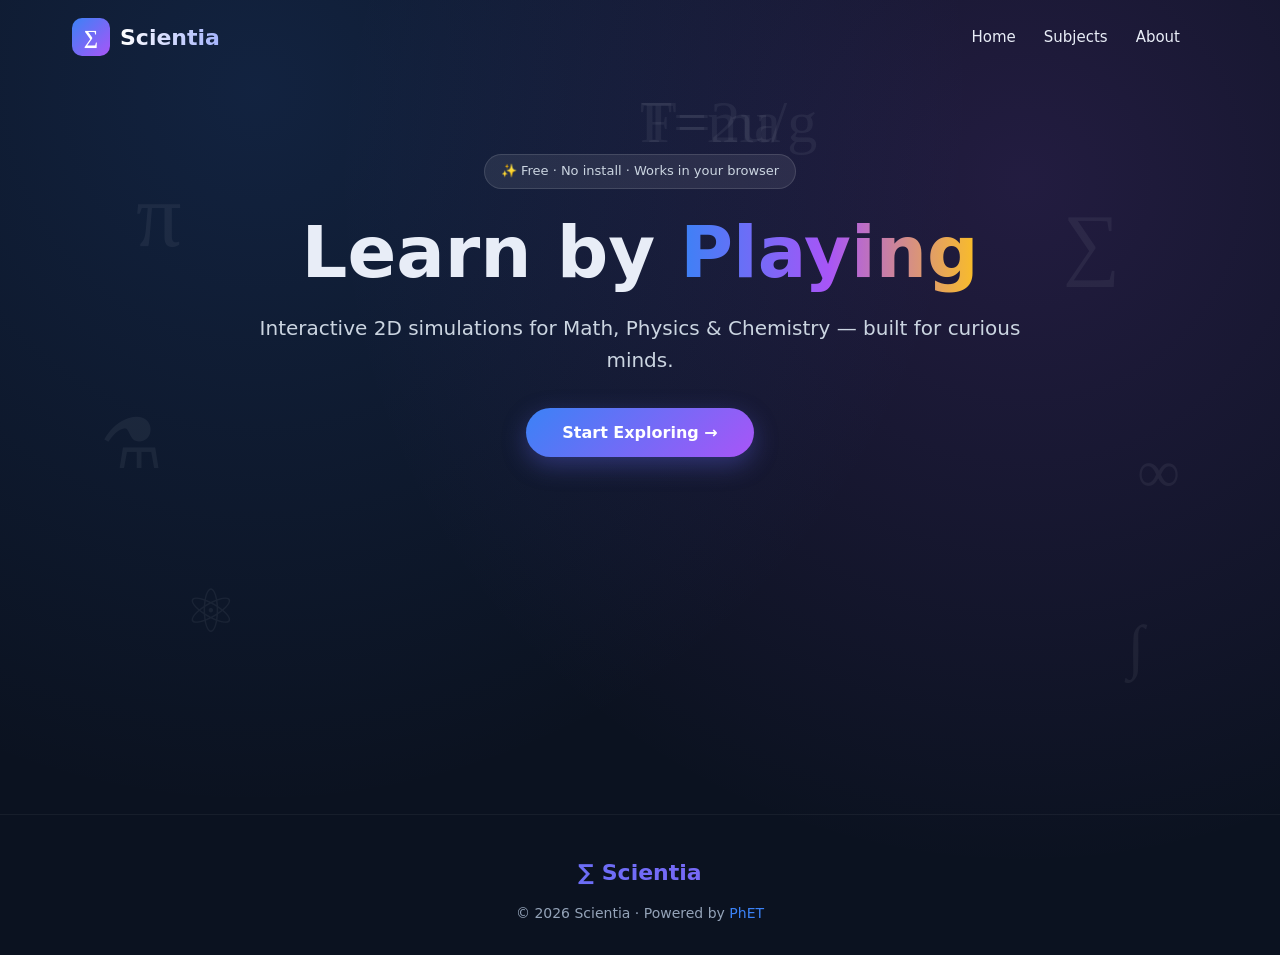
==== commit 051ea114: "Add physics formulas to hero background" ====
--- a/index.html
+++ b/index.html
@@ -8,7 +8,6 @@
   <meta name="description" content="Scientia: Interactive 2D simulations and games for Math, Physics, and Chemistry. Free for everyone.">
   <meta name="theme-color" content="#0b1220">
 
-  <!-- PWA -->
   <link rel="manifest" href="manifest.json">
   <link rel="apple-touch-icon" href="icons/icon-192.png">
   <meta name="apple-mobile-web-app-capable" content="yes">
@@ -30,17 +29,11 @@
       <li><a href="#home" onclick="showScreen('home'); return false;">Home</a></li>
       <li><a href="#subjects" onclick="showScreen('subjects'); return false;">Subjects</a></li>
       <li><a href="#about" onclick="showScreen('about'); return false;">About</a></li>
-      <li>
-        <button id="installBtn" class="install-btn" onclick="installScientia()" style="display:none;">
-          ⬇ Install
-        </button>
-      </li>
+      <li><button id="installBtn" class="install-btn" onclick="installScientia()" style="display:none;">⬇ Install</button></li>
     </ul>
   </nav>
 
-  <!-- ============================================================
-       SCREEN 1: HOME
-  ============================================================= -->
+  <!-- ===== SCREEN 1: HOME ===== -->
   <section id="home" class="screen active">
     <div class="hero-content">
       <div class="hero-badge">✨ Free · No install · Works in your browser</div>
@@ -51,47 +44,41 @@
     <div class="hero-bg" aria-hidden="true">
       <span>π</span><span>⚛</span><span>∑</span>
       <span>∫</span><span>⚗</span><span>∞</span>
+      <span>F=ma</span><span>T=2u/g</span>
     </div>
   </section>
 
-  <!-- ============================================================
-       SCREEN 2: SUBJECTS
-  ============================================================= -->
+  <!-- ===== SCREEN 2: SUBJECTS ===== -->
   <section id="subjects" class="screen">
     <div class="screen-inner">
       <div class="section-header">
         <h2>Choose a Subject</h2>
         <p>Three worlds of discovery</p>
       </div>
-
       <div class="cards">
         <button class="card math" onclick="showScreen('math')">
           <div class="card-icon">∫</div>
           <h3>Mathematics</h3>
-          <p>General & Higher Math — from fractions to functions</p>
-          <span class="card-count">4 simulations</span>
+          <p>General & Higher Math — from fractions to calculus</p>
+          <span class="card-count">6 simulations</span>
         </button>
-
         <button class="card physics" onclick="showScreen('physics')">
           <div class="card-icon">⚛️</div>
           <h3>Physics</h3>
-          <p>Motion, Forces, Energy & Waves</p>
-          <span class="card-count">4 simulations</span>
+          <p>Motion, Forces, Energy & Electromagnetism</p>
+          <span class="card-count">6 simulations</span>
         </button>
-
         <button class="card chemistry" onclick="showScreen('chemistry')">
           <div class="card-icon">🧪</div>
           <h3>Chemistry</h3>
           <p>Atoms, Bonds, Reactions & States</p>
-          <span class="card-count">4 simulations</span>
+          <span class="card-count">6 simulations</span>
         </button>
       </div>
     </div>
   </section>
 
-  <!-- ============================================================
-       SCREEN 3: MATH (4 sims)
-  ============================================================= -->
+  <!-- ===== SCREEN 3: MATH (6 sims) ===== -->
   <section id="math" class="screen">
     <div class="screen-inner">
       <button class="back-btn" onclick="showScreen('subjects')">← Back to Subjects</button>
@@ -102,13 +89,9 @@
 
       <div class="sim-grid">
 
-        <!-- MATH 1 -->
-        <div class="sim-card">
-          <div class="sim-header">
-            <span class="sim-brand">
-              <span class="sim-logo">∑</span>
-              <span class="sim-brand-text">Scientia</span>
-            </span>
+        <div class="sim-card">
+          <div class="sim-header">
+            <span class="sim-brand"><span class="sim-logo">∑</span><span class="sim-brand-text">Scientia</span></span>
             <span class="sim-tag math">Math</span>
           </div>
           <div class="sim-preview">
@@ -122,13 +105,9 @@
           </div>
         </div>
 
-        <!-- MATH 2 -->
-        <div class="sim-card">
-          <div class="sim-header">
-            <span class="sim-brand">
-              <span class="sim-logo">∑</span>
-              <span class="sim-brand-text">Scientia</span>
-            </span>
+        <div class="sim-card">
+          <div class="sim-header">
+            <span class="sim-brand"><span class="sim-logo">∑</span><span class="sim-brand-text">Scientia</span></span>
             <span class="sim-tag math">Math</span>
           </div>
           <div class="sim-preview">
@@ -142,13 +121,9 @@
           </div>
         </div>
 
-        <!-- MATH 3 -->
-        <div class="sim-card">
-          <div class="sim-header">
-            <span class="sim-brand">
-              <span class="sim-logo">∑</span>
-              <span class="sim-brand-text">Scientia</span>
-            </span>
+        <div class="sim-card">
+          <div class="sim-header">
+            <span class="sim-brand"><span class="sim-logo">∑</span><span class="sim-brand-text">Scientia</span></span>
             <span class="sim-tag math">Math</span>
           </div>
           <div class="sim-preview">
@@ -162,13 +137,9 @@
           </div>
         </div>
 
-        <!-- MATH 4 -->
-        <div class="sim-card">
-          <div class="sim-header">
-            <span class="sim-brand">
-              <span class="sim-logo">∑</span>
-              <span class="sim-brand-text">Scientia</span>
-            </span>
+        <div class="sim-card">
+          <div class="sim-header">
+            <span class="sim-brand"><span class="sim-logo">∑</span><span class="sim-brand-text">Scientia</span></span>
             <span class="sim-tag math">Math</span>
           </div>
           <div class="sim-preview">
@@ -182,13 +153,44 @@
           </div>
         </div>
 
+        <div class="sim-card">
+          <div class="sim-header">
+            <span class="sim-brand"><span class="sim-logo">∑</span><span class="sim-brand-text">Scientia</span></span>
+            <span class="sim-tag math">Math</span>
+          </div>
+          <div class="sim-preview">
+            <iframe data-src="https://phet.colorado.edu/sims/html/trig-tour/latest/trig-tour_en.html" allowfullscreen title="Trig Tour"></iframe>
+          </div>
+          <div class="sim-info">
+            <h3>Trig Tour</h3>
+            <p>Explore sine, cosine, and tangent on the unit circle.</p>
+            <button class="btn-play" onclick="openSim('https://phet.colorado.edu/sims/html/trig-tour/latest/trig-tour_en.html')">▶ Launch on Scientia</button>
+            <span class="sim-credit">Powered by PhET · University of Colorado Boulder</span>
+          </div>
+        </div>
+
+        <!-- MATH 6: CALCULUS GAME -->
+        <div class="sim-card calc-card">
+          <div class="sim-header">
+            <span class="sim-brand"><span class="sim-logo">∑</span><span class="sim-brand-text">Scientia</span></span>
+            <span class="sim-tag math">Math · Original</span>
+          </div>
+          <div class="sim-preview calc-preview">
+            <canvas id="calcPreview" width="400" height="250"></canvas>
+          </div>
+          <div class="sim-info">
+            <h3>Calculus Game ∫</h3>
+            <p>Two modes: <strong>Differentiation</strong> & <strong>Integration</strong>. Solve fast, build streaks.</p>
+            <button class="btn-play" onclick="openCalcGame()">▶ Play Calculus Game</button>
+            <span class="sim-credit">⭐ Built by Scientia · 100% original</span>
+          </div>
+        </div>
+
       </div>
     </div>
   </section>
 
-  <!-- ============================================================
-       SCREEN 4: PHYSICS (4 sims)
-  ============================================================= -->
+  <!-- ===== SCREEN 4: PHYSICS (6 sims) ===== -->
   <section id="physics" class="screen">
     <div class="screen-inner">
       <button class="back-btn" onclick="showScreen('subjects')">← Back to Subjects</button>
@@ -196,21 +198,14 @@
         <h2>⚛️ Physics Simulations</h2>
         <p>Play with the laws of the universe</p>
       </div>
-
       <div class="sim-grid">
 
-        <!-- PHYSICS 1 -->
-        <div class="sim-card">
-          <div class="sim-header">
-            <span class="sim-brand">
-              <span class="sim-logo">∑</span>
-              <span class="sim-brand-text">Scientia</span>
-            </span>
+        <div class="sim-card">
+          <div class="sim-header">
+            <span class="sim-brand"><span class="sim-logo">∑</span><span class="sim-brand-text">Scientia</span></span>
             <span class="sim-tag physics">Physics</span>
           </div>
-          <div class="sim-preview">
-            <iframe data-src="https://phet.colorado.edu/sims/html/projectile-motion/latest/projectile-motion_en.html" allowfullscreen title="Projectile Motion"></iframe>
-          </div>
+          <div class="sim-preview"><iframe data-src="https://phet.colorado.edu/sims/html/projectile-motion/latest/projectile-motion_en.html" allowfullscreen title="Projectile Motion"></iframe></div>
           <div class="sim-info">
             <h3>Projectile Motion</h3>
             <p>Launch objects and see how gravity, angle, and speed affect the path.</p>
@@ -219,18 +214,12 @@
           </div>
         </div>
 
-        <!-- PHYSICS 2 -->
-        <div class="sim-card">
-          <div class="sim-header">
-            <span class="sim-brand">
-              <span class="sim-logo">∑</span>
-              <span class="sim-brand-text">Scientia</span>
-            </span>
+        <div class="sim-card">
+          <div class="sim-header">
+            <span class="sim-brand"><span class="sim-logo">∑</span><span class="sim-brand-text">Scientia</span></span>
             <span class="sim-tag physics">Physics</span>
           </div>
-          <div class="sim-preview">
-            <iframe data-src="https://phet.colorado.edu/sims/html/energy-skate-park/latest/energy-skate-park_en.html" allowfullscreen title="Energy Skate Park"></iframe>
-          </div>
+          <div class="sim-preview"><iframe data-src="https://phet.colorado.edu/sims/html/energy-skate-park/latest/energy-skate-park_en.html" allowfullscreen title="Energy Skate Park"></iframe></div>
           <div class="sim-info">
             <h3>Energy Skate Park</h3>
             <p>Explore conservation of energy as a skater moves along tracks.</p>
@@ -239,18 +228,12 @@
           </div>
         </div>
 
-        <!-- PHYSICS 3 -->
-        <div class="sim-card">
-          <div class="sim-header">
-            <span class="sim-brand">
-              <span class="sim-logo">∑</span>
-              <span class="sim-brand-text">Scientia</span>
-            </span>
+        <div class="sim-card">
+          <div class="sim-header">
+            <span class="sim-brand"><span class="sim-logo">∑</span><span class="sim-brand-text">Scientia</span></span>
             <span class="sim-tag physics">Physics</span>
           </div>
-          <div class="sim-preview">
-            <iframe data-src="https://phet.colorado.edu/sims/html/circuit-construction-kit-dc/latest/circuit-construction-kit-dc_en.html" allowfullscreen title="Circuit Construction Kit"></iframe>
-          </div>
+          <div class="sim-preview"><iframe data-src="https://phet.colorado.edu/sims/html/circuit-construction-kit-dc/latest/circuit-construction-kit-dc_en.html" allowfullscreen title="Circuit Construction Kit"></iframe></div>
           <div class="sim-info">
             <h3>Circuit Construction Kit</h3>
             <p>Build circuits with batteries, resistors, and light bulbs.</p>
@@ -259,18 +242,12 @@
           </div>
         </div>
 
-        <!-- PHYSICS 4 -->
-        <div class="sim-card">
-          <div class="sim-header">
-            <span class="sim-brand">
-              <span class="sim-logo">∑</span>
-              <span class="sim-brand-text">Scientia</span>
-            </span>
+        <div class="sim-card">
+          <div class="sim-header">
+            <span class="sim-brand"><span class="sim-logo">∑</span><span class="sim-brand-text">Scientia</span></span>
             <span class="sim-tag physics">Physics</span>
           </div>
-          <div class="sim-preview">
-            <iframe data-src="https://phet.colorado.edu/sims/html/pendulum-lab/latest/pendulum-lab_en.html" allowfullscreen title="Pendulum Lab"></iframe>
-          </div>
+          <div class="sim-preview"><iframe data-src="https://phet.colorado.edu/sims/html/pendulum-lab/latest/pendulum-lab_en.html" allowfullscreen title="Pendulum Lab"></iframe></div>
           <div class="sim-info">
             <h3>Pendulum Lab</h3>
             <p>Discover how length, mass, and gravity affect a pendulum's swing.</p>
@@ -279,13 +256,42 @@
           </div>
         </div>
 
+        <!-- PHYSICS 5: ELECTROMAGNETISM GAME (CUSTOM) -->
+        <div class="sim-card calc-card">
+          <div class="sim-header">
+            <span class="sim-brand"><span class="sim-logo">∑</span><span class="sim-brand-text">Scientia</span></span>
+            <span class="sim-tag physics">Physics · Original</span>
+          </div>
+          <div class="sim-preview calc-preview">
+            <canvas id="emPreview" width="400" height="250"></canvas>
+          </div>
+          <div class="sim-info">
+            <h3>Electromagnetism ⚡</h3>
+            <p>Two modes: <strong>Electron Force</strong> & <strong>Wire Force</strong>. Predict magnetic direction.</p>
+            <button class="btn-play" onclick="openEMGame()">▶ Play Electromagnetism</button>
+            <span class="sim-credit">⭐ Built by Scientia · 100% original</span>
+          </div>
+        </div>
+
+        <div class="sim-card">
+          <div class="sim-header">
+            <span class="sim-brand"><span class="sim-logo">∑</span><span class="sim-brand-text">Scientia</span></span>
+            <span class="sim-tag physics">Physics</span>
+          </div>
+          <div class="sim-preview"><iframe data-src="https://phet.colorado.edu/sims/html/gravity-and-orbits/latest/gravity-and-orbits_en.html" allowfullscreen title="Gravity and Orbits"></iframe></div>
+          <div class="sim-info">
+            <h3>Gravity & Orbits</h3>
+            <p>Move the sun, earth, and moon to see how gravity shapes orbits.</p>
+            <button class="btn-play" onclick="openSim('https://phet.colorado.edu/sims/html/gravity-and-orbits/latest/gravity-and-orbits_en.html')">▶ Launch on Scientia</button>
+            <span class="sim-credit">Powered by PhET · University of Colorado Boulder</span>
+          </div>
+        </div>
+
       </div>
     </div>
   </section>
 
-  <!-- ============================================================
-       SCREEN 5: CHEMISTRY (4 sims)
-  ============================================================= -->
+  <!-- ===== SCREEN 5: CHEMISTRY (6 sims) ===== -->
   <section id="chemistry" class="screen">
     <div class="screen-inner">
       <button class="back-btn" onclick="showScreen('subjects')">← Back to Subjects</button>
@@ -293,21 +299,14 @@
         <h2>🧪 Chemistry Simulations</h2>
         <p>See chemistry in action</p>
       </div>
-
       <div class="sim-grid">
 
-        <!-- CHEMISTRY 1 -->
-        <div class="sim-card">
-          <div class="sim-header">
-            <span class="sim-brand">
-              <span class="sim-logo">∑</span>
-              <span class="sim-brand-text">Scientia</span>
-            </span>
+        <div class="sim-card">
+          <div class="sim-header">
+            <span class="sim-brand"><span class="sim-logo">∑</span><span class="sim-brand-text">Scientia</span></span>
             <span class="sim-tag chemistry">Chemistry</span>
           </div>
-          <div class="sim-preview">
-            <iframe data-src="https://phet.colorado.edu/sims/html/build-an-atom/latest/build-an-atom_en.html" allowfullscreen title="Build an Atom"></iframe>
-          </div>
+          <div class="sim-preview"><iframe data-src="https://phet.colorado.edu/sims/html/build-an-atom/latest/build-an-atom_en.html" allowfullscreen title="Build an Atom"></iframe></div>
           <div class="sim-info">
             <h3>Build an Atom</h3>
             <p>Add protons, neutrons, and electrons to build atoms and identify elements.</p>
@@ -316,18 +315,12 @@
           </div>
         </div>
 
-        <!-- CHEMISTRY 2 -->
-        <div class="sim-card">
-          <div class="sim-header">
-            <span class="sim-brand">
-              <span class="sim-logo">∑</span>
-              <span class="sim-brand-text">Scientia</span>
-            </span>
+        <div class="sim-card">
+          <div class="sim-header">
+            <span class="sim-brand"><span class="sim-logo">∑</span><span class="sim-brand-text">Scientia</span></span>
             <span class="sim-tag chemistry">Chemistry</span>
           </div>
-          <div class="sim-preview">
-            <iframe data-src="https://phet.colorado.edu/sims/html/states-of-matter/latest/states-of-matter_en.html" allowfullscreen title="States of Matter"></iframe>
-          </div>
+          <div class="sim-preview"><iframe data-src="https://phet.colorado.edu/sims/html/states-of-matter/latest/states-of-matter_en.html" allowfullscreen title="States of Matter"></iframe></div>
           <div class="sim-info">
             <h3>States of Matter</h3>
             <p>See how atoms and molecules behave in solid, liquid, and gas states.</p>
@@ -336,18 +329,12 @@
           </div>
         </div>
 
-        <!-- CHEMISTRY 3 -->
-        <div class="sim-card">
-          <div class="sim-header">
-            <span class="sim-brand">
-              <span class="sim-logo">∑</span>
-              <span class="sim-brand-text">Scientia</span>
-            </span>
+        <div class="sim-card">
+          <div class="sim-header">
+            <span class="sim-brand"><span class="sim-logo">∑</span><span class="sim-brand-text">Scientia</span></span>
             <span class="sim-tag chemistry">Chemistry</span>
           </div>
-          <div class="sim-preview">
-            <iframe data-src="https://phet.colorado.edu/sims/html/ph-scale/latest/ph-scale_en.html" allowfullscreen title="pH Scale"></iframe>
-          </div>
+          <div class="sim-preview"><iframe data-src="https://phet.colorado.edu/sims/html/ph-scale/latest/ph-scale_en.html" allowfullscreen title="pH Scale"></iframe></div>
           <div class="sim-info">
             <h3>pH Scale</h3>
             <p>Test everyday liquids to see if they are acidic, basic, or neutral.</p>
@@ -356,18 +343,12 @@
           </div>
         </div>
 
-        <!-- CHEMISTRY 4 -->
-        <div class="sim-card">
-          <div class="sim-header">
-            <span class="sim-brand">
-              <span class="sim-logo">∑</span>
-              <span class="sim-brand-text">Scientia</span>
-            </span>
+        <div class="sim-card">
+          <div class="sim-header">
+            <span class="sim-brand"><span class="sim-logo">∑</span><span class="sim-brand-text">Scientia</span></span>
             <span class="sim-tag chemistry">Chemistry</span>
           </div>
-          <div class="sim-preview">
-            <iframe data-src="https://phet.colorado.edu/sims/html/balancing-chemical-equations/latest/balancing-chemical-equations_en.html" allowfullscreen title="Balancing Equations"></iframe>
-          </div>
+          <div class="sim-preview"><iframe data-src="https://phet.colorado.edu/sims/html/balancing-chemical-equations/latest/balancing-chemical-equations_en.html" allowfullscreen title="Balancing Equations"></iframe></div>
           <div class="sim-info">
             <h3>Balancing Equations</h3>
             <p>Balance chemical equations like a pro with interactive tools.</p>
@@ -376,53 +357,146 @@
           </div>
         </div>
 
+        <div class="sim-card">
+          <div class="sim-header">
+            <span class="sim-brand"><span class="sim-logo">∑</span><span class="sim-brand-text">Scientia</span></span>
+            <span class="sim-tag chemistry">Chemistry</span>
+          </div>
+          <div class="sim-preview"><iframe data-src="https://phet.colorado.edu/sims/html/molecule-shapes/latest/molecule-shapes_en.html" allowfullscreen title="Molecule Shapes"></iframe></div>
+          <div class="sim-info">
+            <h3>Molecule Shapes</h3>
+            <p>Explore 3D molecular geometry with interactive models.</p>
+            <button class="btn-play" onclick="openSim('https://phet.colorado.edu/sims/html/molecule-shapes/latest/molecule-shapes_en.html')">▶ Launch on Scientia</button>
+            <span class="sim-credit">Powered by PhET · University of Colorado Boulder</span>
+          </div>
+        </div>
+
+        <div class="sim-card">
+          <div class="sim-header">
+            <span class="sim-brand"><span class="sim-logo">∑</span><span class="sim-brand-text">Scientia</span></span>
+            <span class="sim-tag chemistry">Chemistry</span>
+          </div>
+          <div class="sim-preview"><iframe data-src="https://phet.colorado.edu/sims/html/build-a-molecule/latest/build-a-molecule_en.html" allowfullscreen title="Build a Molecule"></iframe></div>
+          <div class="sim-info">
+            <h3>Build a Molecule</h3>
+            <p>Combine atoms to create molecules and learn chemical bonding.</p>
+            <button class="btn-play" onclick="openSim('https://phet.colorado.edu/sims/html/build-a-molecule/latest/build-a-molecule_en.html')">▶ Launch on Scientia</button>
+            <span class="sim-credit">Powered by PhET · University of Colorado Boulder</span>
+          </div>
+        </div>
+
       </div>
     </div>
   </section>
 
-  <!-- ============================================================
-       SCREEN 6: ABOUT
-  ============================================================= -->
+  <!-- ===== SCREEN 6: ABOUT ===== -->
   <section id="about" class="screen">
     <div class="screen-inner">
       <button class="back-btn" onclick="showScreen('home')">← Back Home</button>
-      <div class="section-header">
-        <h2>About Scientia</h2>
-      </div>
+      <div class="section-header"><h2>About Scientia</h2></div>
       <p class="about-text">
         <strong>Scientia</strong> (Latin for "knowledge") brings world-class interactive
         simulations into a clean, distraction-free space. Simulations powered by
         <a href="https://phet.colorado.edu" target="_blank" rel="noopener">PhET Interactive Simulations</a>,
-        University of Colorado Boulder.
+        University of Colorado Boulder. The Calculus Game and Electromagnetism Game are original Scientia content.
       </p>
     </div>
   </section>
 
-  <!-- ===== FOOTER ===== -->
   <footer>
     <div class="footer-logo">∑ Scientia</div>
     <p>© 2026 Scientia · Powered by <a href="https://phet.colorado.edu" target="_blank" rel="noopener">PhET</a></p>
   </footer>
 
-  <!-- ===== FULLSCREEN MODAL ===== -->
+  <!-- ===== PHET FULLSCREEN MODAL ===== -->
   <div id="simModal" class="modal" role="dialog" aria-modal="true">
     <div class="modal-content">
       <div class="modal-header">
-        <span class="sim-brand">
-          <span class="sim-logo">∑</span>
-          <span class="sim-brand-text">Scientia</span>
-        </span>
+        <span class="sim-brand"><span class="sim-logo">∑</span><span class="sim-brand-text">Scientia</span></span>
         <button class="modal-close" onclick="closeSim()" aria-label="Close">✕</button>
       </div>
       <iframe id="modalFrame" src="" allowfullscreen title="Simulation"></iframe>
     </div>
   </div>
 
+  <!-- ===== CALCULUS GAME MODAL ===== -->
+  <div id="calcModal" class="modal" role="dialog" aria-modal="true">
+    <div class="modal-content calc-modal-content">
+      <div class="modal-header">
+        <span class="sim-brand">
+          <span class="sim-logo">∫</span>
+          <span class="sim-brand-text">Calculus Game</span>
+        </span>
+        <button class="modal-close" onclick="closeCalcGame()" aria-label="Close">✕</button>
+      </div>
+
+      <div class="calc-body">
+        <div class="calc-modes">
+          <button class="calc-mode active" id="modeDiff" onclick="setCalcMode('diff')">d/dx Differentiation</button>
+          <button class="calc-mode" id="modeInt" onclick="setCalcMode('int')">∫ Integration</button>
+        </div>
+
+        <div class="calc-hud">
+          <div>Score: <span id="calcScore">0</span></div>
+          <div>Streak: <span id="calcStreak">0</span> 🔥</div>
+          <div>Best: <span id="calcBest">0</span></div>
+        </div>
+
+        <div class="calc-question">
+          <div class="calc-label" id="calcLabel">Differentiate</div>
+          <div class="calc-expr" id="calcExpr">f(x) = x²</div>
+        </div>
+
+        <div class="calc-options" id="calcOptions"></div>
+
+        <div class="calc-feedback" id="calcFeedback"></div>
+
+        <button class="calc-reset" onclick="resetCalcGame()">↺ Reset Game</button>
+      </div>
+    </div>
+  </div>
+
+  <!-- ===== ELECTROMAGNETISM GAME MODAL ===== -->
+  <div id="emModal" class="modal" role="dialog" aria-modal="true">
+    <div class="modal-content calc-modal-content">
+      <div class="modal-header">
+        <span class="sim-brand">
+          <span class="sim-logo">⚡</span>
+          <span class="sim-brand-text">Electromagnetism</span>
+        </span>
+        <button class="modal-close" onclick="closeEMGame()" aria-label="Close">✕</button>
+      </div>
+
+      <div class="calc-body">
+        <div class="calc-modes">
+          <button class="calc-mode active" id="modeElectron" onclick="setEMMode('electron')">e⁻ Electron Force</button>
+          <button class="calc-mode" id="modeWire" onclick="setEMMode('wire')">⚡ Wire Force</button>
+        </div>
+
+        <div class="calc-hud">
+          <div>Score: <span id="emScore">0</span></div>
+          <div>Streak: <span id="emStreak">0</span> 🔥</div>
+          <div>Best: <span id="emBest">0</span></div>
+        </div>
+
+        <div class="calc-question">
+          <div class="calc-label" id="emLabel">Force on Electron</div>
+          <div class="calc-expr" id="emExpr">What is the force direction?</div>
+        </div>
+
+        <div class="calc-options" id="emOptions"></div>
+
+        <div class="calc-feedback" id="emFeedback"></div>
+
+        <button class="calc-reset" onclick="resetEMGame()">↺ Reset Game</button>
+      </div>
+    </div>
+  </div>
+
   <script>
   /* ============================================================
-     SCIENTIA — PERFORMANCE-OPTIMIZED JAVASCRIPT
+     SCIENTIA — SCREEN ROUTER + PERFORMANCE + PWA
   ============================================================ */
-
   const screens = document.querySelectorAll('.screen');
   const validScreens = ['home', 'subjects', 'math', 'physics', 'chemistry', 'about'];
 
@@ -433,9 +507,7 @@
     if (target) target.classList.add('active');
     loadSimsFor(id);
     window.scrollTo({ top: 0, behavior: 'smooth' });
-    if (location.hash !== '#' + id) {
-      history.pushState({ screen: id }, '', '#' + id);
-    }
+    if (location.hash !== '#' + id) history.pushState({ screen: id }, '', '#' + id);
     const titles = {
       home: 'Scientia — Learn Math, Physics & Chemistry',
       subjects: 'Subjects · Scientia',
@@ -461,9 +533,7 @@
   function loadSimsFor(screenId) {
     const screen = document.getElementById(screenId);
     if (!screen) return;
-    screen.querySelectorAll('iframe[data-src]').forEach(iframe => {
-      simObserver.observe(iframe);
-    });
+    screen.querySelectorAll('iframe[data-src]').forEach(iframe => simObserver.observe(iframe));
   }
 
   function openSim(url) {
@@ -473,7 +543,6 @@
     modal.classList.add('active');
     document.body.style.overflow = 'hidden';
   }
-
   function closeSim() {
     const modal = document.getElementById('simModal');
     const frame = document.getElementById('modalFrame');
@@ -482,22 +551,19 @@
     document.body.style.overflow = 'auto';
   }
 
-  document.addEventListener('keydown', e => {
-    if (e.key === 'Escape') closeSim();
-  });
-
   window.addEventListener('popstate', (e) => {
     const id = (e.state && e.state.screen) || location.hash.replace('#', '') || 'home';
     showScreen(id);
   });
-
   document.addEventListener('DOMContentLoaded', () => {
     const initial = location.hash.replace('#', '') || 'home';
     showScreen(initial);
+    initCalcPreview();
+    initEMPreview();
   });
-
   document.addEventListener('keydown', e => {
     if (e.target.tagName === 'INPUT' || e.target.tagName === 'TEXTAREA') return;
+    if (e.key === 'Escape') { closeSim(); closeCalcGame(); closeEMGame(); }
     if (e.key === '1') showScreen('math');
     if (e.key === '2') showScreen('physics');
     if (e.key === '3') showScreen('chemistry');
@@ -505,27 +571,13 @@
     if (e.key === 's' || e.key === 'S') showScreen('subjects');
   });
 
-  const pauseObserver = new IntersectionObserver((entries) => {
-    entries.forEach(entry => {
-      const iframe = entry.target;
-      if (!iframe.src) return;
-      iframe.style.visibility = entry.isIntersecting ? 'visible' : 'hidden';
-    });
-  }, { rootMargin: '100px' });
-
-  document.querySelectorAll('.sim-preview iframe').forEach(iframe => {
-    pauseObserver.observe(iframe);
-  });
-
   if (window.matchMedia('(prefers-reduced-motion: reduce)').matches) {
     document.body.classList.add('reduce-motion');
   }
 
   if ('serviceWorker' in navigator) {
     window.addEventListener('load', () => {
-      navigator.serviceWorker.register('sw.js')
-        .then(reg => console.log('✅ Scientia SW registered:', reg.scope))
-        .catch(err => console.log('❌ SW registration failed:', err));
+      navigator.serviceWorker.register('sw.js').catch(()=>{});
     });
   }
 
@@ -536,18 +588,403 @@
     const btn = document.getElementById('installBtn');
     if (btn) btn.style.display = 'inline-block';
   });
-
   function installScientia() {
     if (!deferredPrompt) return;
     deferredPrompt.prompt();
-    deferredPrompt.userChoice.then(choice => {
-      if (choice.outcome === 'accepted') console.log('✅ Scientia installed');
+    deferredPrompt.userChoice.then(() => {
       deferredPrompt = null;
       const btn = document.getElementById('installBtn');
       if (btn) btn.style.display = 'none';
     });
   }
+
+  function pickRandom(arr) { return arr[Math.floor(Math.random() * arr.length)]; }
+
+  /* ============================================================
+     CALCULUS GAME (Scientia Original)
+  ============================================================ */
+  const CALC = {
+    mode: 'diff',
+    score: 0,
+    streak: 0,
+    best: 0,
+    current: null,
+    answered: false
+  };
+
+  const DIFF_PROBLEMS = [
+    { f: "x²",         d: "2x" },
+    { f: "x³",         d: "3x²" },
+    { f: "x⁴",         d: "4x³" },
+    { f: "5x",         d: "5" },
+    { f: "7x²",        d: "14x" },
+    { f: "3x³",        d: "9x²" },
+    { f: "x² + 3x",    d: "2x + 3" },
+    { f: "x³ − x",     d: "3x² − 1" },
+    { f: "sin(x)",     d: "cos(x)" },
+    { f: "cos(x)",     d: "−sin(x)" },
+    { f: "eˣ",         d: "eˣ" },
+    { f: "ln(x)",      d: "1/x" },
+    { f: "√x",         d: "1/(2√x)" },
+    { f: "1/x",        d: "−1/x²" },
+    { f: "x²·eˣ",      d: "eˣ(x² + 2x)" }
+  ];
+
+  const INT_PROBLEMS = [
+    { f: "2x",         a: "x² + C" },
+    { f: "3x²",        a: "x³ + C" },
+    { f: "4x³",        a: "x⁴ + C" },
+    { f: "5",          a: "5x + C" },
+    { f: "x",          a: "x²/2 + C" },
+    { f: "x²",         a: "x³/3 + C" },
+    { f: "1/x",        a: "ln|x| + C" },
+    { f: "eˣ",         a: "eˣ + C" },
+    { f: "cos(x)",     a: "sin(x) + C" },
+    { f: "sin(x)",     a: "−cos(x) + C" },
+    { f: "2x + 3",     a: "x² + 3x + C" },
+    { f: "6x² − 2x",   a: "2x³ − x² + C" }
+  ];
+
+  function makeWrongAnswers(correct, pool) {
+    const wrongs = pool.filter(p => p !== correct);
+    const shuffled = wrongs.sort(() => Math.random() - 0.5);
+    return shuffled.slice(0, 2);
+  }
+
+  function newCalcProblem() {
+    CALC.answered = false;
+    const feedback = document.getElementById('calcFeedback');
+    feedback.textContent = '';
+    feedback.className = 'calc-feedback';
+
+    if (CALC.mode === 'diff') {
+      const p = pickRandom(DIFF_PROBLEMS);
+      const wrongs = makeWrongAnswers(p.d, DIFF_PROBLEMS.map(x => x.d));
+      CALC.current = { question: p.f, correct: p.d, options: [p.d, ...wrongs].sort(() => Math.random() - 0.5) };
+      document.getElementById('calcLabel').textContent = 'Differentiate';
+      document.getElementById('calcExpr').innerHTML = `f(x) = ${p.f}`;
+    } else {
+      const p = pickRandom(INT_PROBLEMS);
+      const wrongs = makeWrongAnswers(p.a, INT_PROBLEMS.map(x => x.a));
+      CALC.current = { question: p.f, correct: p.a, options: [p.a, ...wrongs].sort(() => Math.random() - 0.5) };
+      document.getElementById('calcLabel').textContent = 'Integrate';
+      document.getElementById('calcExpr').innerHTML = `∫ ${p.f} dx`;
+    }
+    renderCalcOptions();
+  }
+
+  function renderCalcOptions() {
+    const box = document.getElementById('calcOptions');
+    box.innerHTML = '';
+    CALC.current.options.forEach(opt => {
+      const btn = document.createElement('button');
+      btn.className = 'calc-option';
+      btn.textContent = opt;
+      btn.onclick = () => checkCalcAnswer(opt, btn);
+      box.appendChild(btn);
+    });
+  }
+
+  function checkCalcAnswer(chosen, btn) {
+    if (CALC.answered) return;
+    CALC.answered = true;
+    const correct = CALC.current.correct;
+    const feedback = document.getElementById('calcFeedback');
+
+    if (chosen === correct) {
+      CALC.score += 10 + CALC.streak * 2;
+      CALC.streak += 1;
+      if (CALC.streak > CALC.best) CALC.best = CALC.streak;
+      btn.classList.add('correct');
+      feedback.textContent = `✅ Correct! +${10 + (CALC.streak - 1) * 2} pts`;
+      feedback.className = 'calc-feedback ok';
+    } else {
+      CALC.streak = 0;
+      btn.classList.add('wrong');
+      document.querySelectorAll('#calcOptions .calc-option').forEach(b => {
+        if (b.textContent === correct) b.classList.add('correct');
+      });
+      feedback.textContent = `❌ Answer: ${correct}`;
+      feedback.className = 'calc-feedback bad';
+    }
+
+    document.getElementById('calcScore').textContent = CALC.score;
+    document.getElementById('calcStreak').textContent = CALC.streak;
+    document.getElementById('calcBest').textContent = CALC.best;
+
+    setTimeout(newCalcProblem, 1200);
+  }
+
+  function setCalcMode(mode) {
+    CALC.mode = mode;
+    document.getElementById('modeDiff').classList.toggle('active', mode === 'diff');
+    document.getElementById('modeInt').classList.toggle('active', mode === 'int');
+    newCalcProblem();
+  }
+
+  function resetCalcGame() {
+    CALC.score = 0;
+    CALC.streak = 0;
+    CALC.best = 0;
+    document.getElementById('calcScore').textContent = 0;
+    document.getElementById('calcStreak').textContent = 0;
+    document.getElementById('calcBest').textContent = 0;
+    newCalcProblem();
+  }
+
+  function openCalcGame() {
+    document.getElementById('calcModal').classList.add('active');
+    document.body.style.overflow = 'hidden';
+    newCalcProblem();
+  }
+  function closeCalcGame() {
+    document.getElementById('calcModal').classList.remove('active');
+    document.body.style.overflow = 'auto';
+  }
+
+  function initCalcPreview() {
+    const c = document.getElementById('calcPreview');
+    if (!c) return;
+    const ctx = c.getContext('2d');
+    const W = c.width, H = c.height;
+
+    ctx.fillStyle = '#0a0f1e';
+    ctx.fillRect(0, 0, W, H);
+
+    ctx.strokeStyle = 'rgba(148,163,184,0.12)';
+    ctx.lineWidth = 1;
+    for (let x = 0; x < W; x += 25) { ctx.beginPath(); ctx.moveTo(x,0); ctx.lineTo(x,H); ctx.stroke(); }
+    for (let y = 0; y < H; y += 25) { ctx.beginPath(); ctx.moveTo(0,y); ctx.lineTo(W,y); ctx.stroke(); }
+
+    ctx.strokeStyle = '#3b82f6';
+    ctx.lineWidth = 2.5;
+    ctx.beginPath();
+    for (let x = 0; x < W; x++) {
+      const y = H/2 - Math.sin((x/W) * Math.PI * 4) * 60;
+      if (x === 0) ctx.moveTo(x, y); else ctx.lineTo(x, y);
+    }
+    ctx.stroke();
+
+    ctx.fillStyle = 'rgba(168,85,247,0.25)';
+    ctx.beginPath();
+    ctx.moveTo(0, H/2);
+    for (let x = 0; x < W; x++) {
+      const y = H/2 - Math.sin((x/W) * Math.PI * 4) * 60;
+      ctx.lineTo(x, y);
+    }
+    ctx.lineTo(W, H/2);
+    ctx.closePath();
+    ctx.fill();
+
+    ctx.strokeStyle = '#fbbf24';
+    ctx.lineWidth = 2;
+    const tx = W * 0.35;
+    const ty = H/2 - Math.sin((tx/W) * Math.PI * 4) * 60;
+    ctx.beginPath();
+    ctx.moveTo(tx - 40, ty + 20);
+    ctx.lineTo(tx + 40, ty - 20);
+    ctx.stroke();
+
+    ctx.fillStyle = '#e8edf7';
+    ctx.font = 'bold 16px Georgia, serif';
+    ctx.fillText('∫ f(x) dx', 15, 30);
+    ctx.fillStyle = '#fbbf24';
+    ctx.font = '13px Georgia, serif';
+    ctx.fillText("f'(x)", W - 55, 30);
+  }
+
+  /* ============================================================
+     ELECTROMAGNETISM GAME (Scientia Original)
+  ============================================================ */
+  const EM = {
+    mode: 'electron',
+    score: 0,
+    streak: 0,
+    best: 0,
+    current: null,
+    answered: false
+  };
+
+  const ELECTRON_PROBLEMS = [
+    { v: "→", B: "Into page ⊗", F: "Down ↓" },
+    { v: "→", B: "Out of page ⊙", F: "Up ↑" },
+    { v: "↑", B: "Into page ⊗", F: "Right →" },
+    { v: "↑", B: "Out of page ⊙", F: "Left ←" },
+    { v: "←", B: "Into page ⊗", F: "Up ↑" },
+    { v: "←", B: "Out of page ⊙", F: "Down ↓" },
+    { v: "↓", B: "Into page ⊗", F: "Left ←" },
+    { v: "↓", B: "Out of page ⊙", F: "Right →" }
+  ];
+
+  const WIRE_PROBLEMS = [
+    { I: "→", B: "Into page ⊗", F: "Down ↓" },
+    { I: "→", B: "Out of page ⊙", F: "Up ↑" },
+    { I: "↑", B: "Into page ⊗", F: "Right →" },
+    { I: "↑", B: "Out of page ⊙", F: "Left ←" },
+    { I: "←", B: "Into page ⊗", F: "Up ↑" },
+    { I: "←", B: "Out of page ⊙", F: "Down ↓" },
+    { I: "↓", B: "Into page ⊗", F: "Left ←" },
+    { I: "↓", B: "Out of page ⊙", F: "Right →" }
+  ];
+
+  function newEMProblem() {
+    EM.answered = false;
+    const feedback = document.getElementById('emFeedback');
+    feedback.textContent = '';
+    feedback.className = 'calc-feedback';
+
+    const pool = EM.mode === 'electron' ? ELECTRON_PROBLEMS : WIRE_PROBLEMS;
+    const p = pickRandom(pool);
+    const label = EM.mode === 'electron' ? 'Force on Electron' : 'Force on Wire';
+    const expr = EM.mode === 'electron'
+      ? `v = ${p.v} · B = ${p.B}`
+      : `I = ${p.I} · B = ${p.B}`;
+
+    const allForces = ['Up ↑', 'Down ↓', 'Left ←', 'Right →'];
+    const wrongs = allForces.filter(f => f !== p.F).sort(() => Math.random() - 0.5).slice(0, 2);
+    const options = [p.F, ...wrongs].sort(() => Math.random() - 0.5);
+
+    EM.current = { question: expr, correct: p.F, options };
+    document.getElementById('emLabel').textContent = label;
+    document.getElementById('emExpr').textContent = expr;
+    renderEMOptions();
+  }
+
+  function renderEMOptions() {
+    const box = document.getElementById('emOptions');
+    box.innerHTML = '';
+    EM.current.options.forEach(opt => {
+      const btn = document.createElement('button');
+      btn.className = 'calc-option';
+      btn.textContent = opt;
+      btn.onclick = () => checkEMAnswer(opt, btn);
+      box.appendChild(btn);
+    });
+  }
+
+  function checkEMAnswer(chosen, btn) {
+    if (EM.answered) return;
+    EM.answered = true;
+    const correct = EM.current.correct;
+    const feedback = document.getElementById('emFeedback');
+
+    if (chosen === correct) {
+      EM.score += 10 + EM.streak * 2;
+      EM.streak += 1;
+      if (EM.streak > EM.best) EM.best = EM.streak;
+      btn.classList.add('correct');
+      feedback.textContent = `✅ Correct! +${10 + (EM.streak - 1) * 2} pts`;
+      feedback.className = 'calc-feedback ok';
+    } else {
+      EM.streak = 0;
+      btn.classList.add('wrong');
+      document.querySelectorAll('#emOptions .calc-option').forEach(b => {
+        if (b.textContent === correct) b.classList.add('correct');
+      });
+      feedback.textContent = `❌ Answer: ${correct}`;
+      feedback.className = 'calc-feedback bad';
+    }
+
+    document.getElementById('emScore').textContent = EM.score;
+    document.getElementById('emStreak').textContent = EM.streak;
+    document.getElementById('emBest').textContent = EM.best;
+
+    setTimeout(newEMProblem, 1200);
+  }
+
+  function setEMMode(mode) {
+    EM.mode = mode;
+    document.getElementById('modeElectron').classList.toggle('active', mode === 'electron');
+    document.getElementById('modeWire').classList.toggle('active', mode === 'wire');
+    newEMProblem();
+  }
+
+  function resetEMGame() {
+    EM.score = 0;
+    EM.streak = 0;
+    EM.best = 0;
+    document.getElementById('emScore').textContent = 0;
+    document.getElementById('emStreak').textContent = 0;
+    document.getElementById('emBest').textContent = 0;
+    newEMProblem();
+  }
+
+  function openEMGame() {
+    document.getElementById('emModal').classList.add('active');
+    document.body.style.overflow = 'hidden';
+    newEMProblem();
+  }
+  function closeEMGame() {
+    document.getElementById('emModal').classList.remove('active');
+    document.body.style.overflow = 'auto';
+  }
+
+  function initEMPreview() {
+    const c = document.getElementById('emPreview');
+    if (!c) return;
+    const ctx = c.getContext('2d');
+    const W = c.width, H = c.height;
+
+    ctx.fillStyle = '#0a0f1e';
+    ctx.fillRect(0, 0, W, H);
+
+    ctx.strokeStyle = 'rgba(59,130,246,0.3)';
+    ctx.lineWidth = 1.5;
+    for (let i = 0; i < 6; i++) {
+      for (let j = 0; j < 4; j++) {
+        const x = 50 + i * 60;
+        const y = 40 + j * 60;
+        ctx.beginPath();
+        ctx.arc(x, y, 8, 0, Math.PI * 2);
+        ctx.stroke();
+        ctx.beginPath();
+        ctx.moveTo(x - 4, y - 4); ctx.lineTo(x + 4, y + 4);
+        ctx.moveTo(x + 4, y - 4); ctx.lineTo(x - 4, y + 4);
+        ctx.stroke();
+      }
+    }
+
+    ctx.fillStyle = '#3b82f6';
+    ctx.beginPath();
+    ctx.arc(W * 0.25, H * 0.5, 10, 0, Math.PI * 2);
+    ctx.fill();
+    ctx.fillStyle = 'white';
+    ctx.font = 'bold 14px sans-serif';
+    ctx.fillText('e⁻', W * 0.25 - 7, H * 0.5 + 5);
+
+    ctx.strokeStyle = '#fbbf24';
+    ctx.lineWidth = 2.5;
+    ctx.beginPath();
+    ctx.moveTo(W * 0.32, H * 0.5);
+    ctx.lineTo(W * 0.5, H * 0.5);
+    ctx.stroke();
+    ctx.beginPath();
+    ctx.moveTo(W * 0.48, H * 0.46);
+    ctx.lineTo(W * 0.5, H * 0.5);
+    ctx.lineTo(W * 0.48, H * 0.54);
+    ctx.stroke();
+
+    ctx.strokeStyle = '#ef4444';
+    ctx.beginPath();
+    ctx.moveTo(W * 0.25, H * 0.6);
+    ctx.lineTo(W * 0.25, H * 0.78);
+    ctx.stroke();
+    ctx.beginPath();
+    ctx.moveTo(W * 0.21, H * 0.75);
+    ctx.lineTo(W * 0.25, H * 0.78);
+    ctx.lineTo(W * 0.29, H * 0.75);
+    ctx.stroke();
+
+    ctx.fillStyle = '#e8edf7';
+    ctx.font = 'bold 14px Georgia, serif';
+    ctx.fillText('F = qv × B', 15, 30);
+    ctx.fillStyle = '#fbbf24';
+    ctx.font = '11px Georgia, serif';
+    ctx.fillText('v', W * 0.4, H * 0.44);
+    ctx.fillStyle = '#ef4444';
+    ctx.fillText('F', W * 0.16, H * 0.7);
+  }
   </script>
 
 </body>
-									   </html>
+</html>
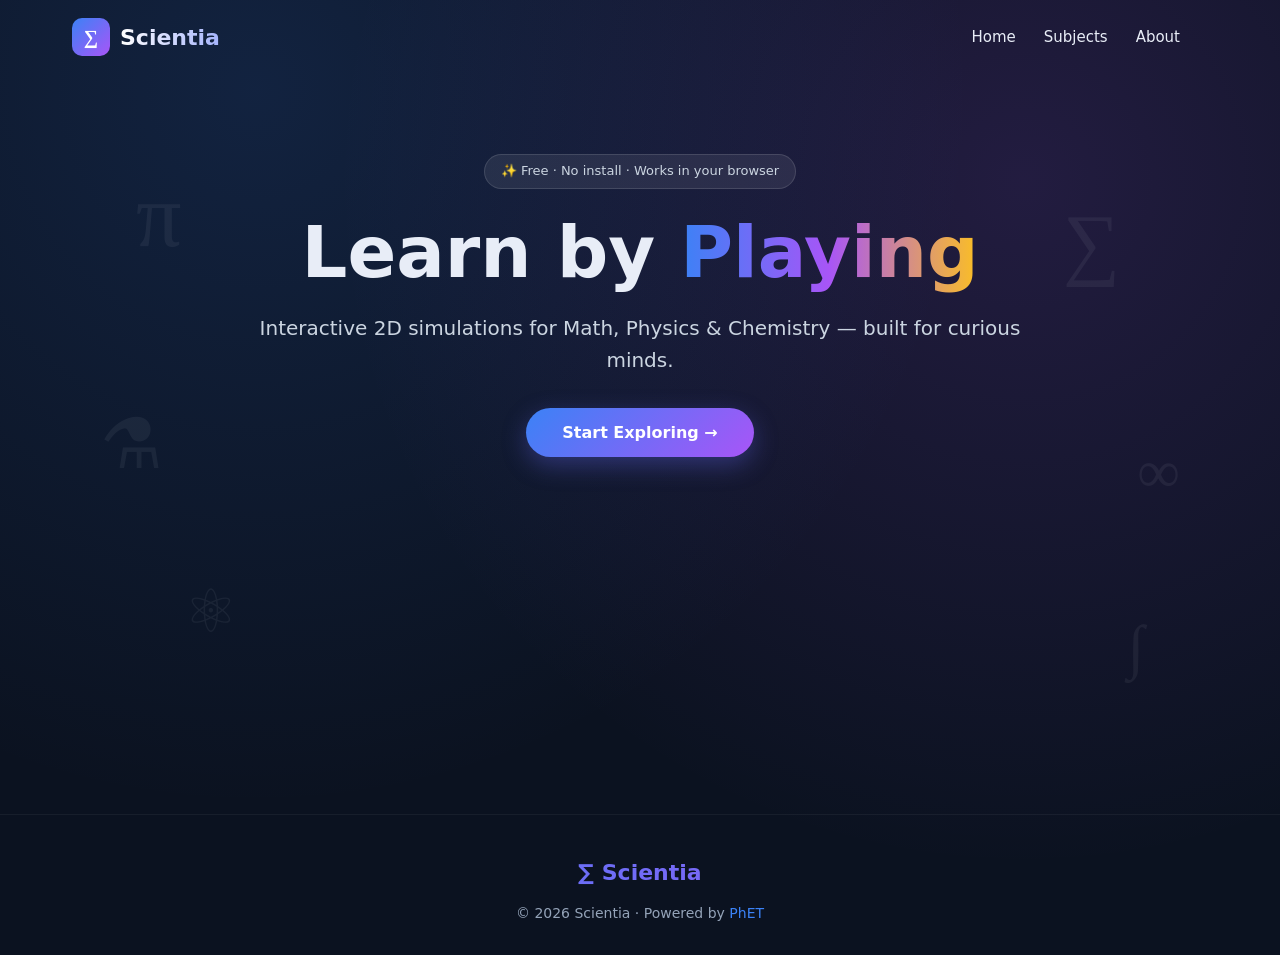
==== commit 0246f648: "Update simulation details and remove old game modals Updated simulation counts and descriptions for " ====
--- a/index.html
+++ b/index.html
@@ -44,7 +44,6 @@
     <div class="hero-bg" aria-hidden="true">
       <span>π</span><span>⚛</span><span>∑</span>
       <span>∫</span><span>⚗</span><span>∞</span>
-      <span>F=ma</span><span>T=2u/g</span>
     </div>
   </section>
 
@@ -60,25 +59,25 @@
           <div class="card-icon">∫</div>
           <h3>Mathematics</h3>
           <p>General & Higher Math — from fractions to calculus</p>
-          <span class="card-count">6 simulations</span>
+          <span class="card-count">7 simulations</span>
         </button>
         <button class="card physics" onclick="showScreen('physics')">
           <div class="card-icon">⚛️</div>
           <h3>Physics</h3>
-          <p>Motion, Forces, Energy & Electromagnetism</p>
-          <span class="card-count">6 simulations</span>
+          <p>Motion, Forces, Energy & Waves</p>
+          <span class="card-count">7 simulations</span>
         </button>
         <button class="card chemistry" onclick="showScreen('chemistry')">
           <div class="card-icon">🧪</div>
           <h3>Chemistry</h3>
           <p>Atoms, Bonds, Reactions & States</p>
-          <span class="card-count">6 simulations</span>
+          <span class="card-count">7 simulations</span>
         </button>
       </div>
     </div>
   </section>
 
-  <!-- ===== SCREEN 3: MATH (6 sims) ===== -->
+  <!-- ===== SCREEN 3: MATH (7 sims) ===== -->
   <section id="math" class="screen">
     <div class="screen-inner">
       <button class="back-btn" onclick="showScreen('subjects')">← Back to Subjects</button>
@@ -169,20 +168,36 @@
           </div>
         </div>
 
-        <!-- MATH 6: CALCULUS GAME -->
-        <div class="sim-card calc-card">
-          <div class="sim-header">
-            <span class="sim-brand"><span class="sim-logo">∑</span><span class="sim-brand-text">Scientia</span></span>
-            <span class="sim-tag math">Math · Original</span>
-          </div>
-          <div class="sim-preview calc-preview">
-            <canvas id="calcPreview" width="400" height="250"></canvas>
-          </div>
-          <div class="sim-info">
-            <h3>Calculus Game ∫</h3>
-            <p>Two modes: <strong>Differentiation</strong> & <strong>Integration</strong>. Solve fast, build streaks.</p>
-            <button class="btn-play" onclick="openCalcGame()">▶ Play Calculus Game</button>
-            <span class="sim-credit">⭐ Built by Scientia · 100% original</span>
+        <div class="sim-card">
+          <div class="sim-header">
+            <span class="sim-brand"><span class="sim-logo">∑</span><span class="sim-brand-text">Scientia</span></span>
+            <span class="sim-tag math">Math</span>
+          </div>
+          <div class="sim-preview">
+            <iframe data-src="https://phet.colorado.edu/sims/html/function-builder/latest/function-builder_en.html" allowfullscreen title="Function Builder"></iframe>
+          </div>
+          <div class="sim-info">
+            <h3>Function Builder</h3>
+            <p>Play with functions by feeding numbers and watching outputs change.</p>
+            <button class="btn-play" onclick="openSim('https://phet.colorado.edu/sims/html/function-builder/latest/function-builder_en.html')">▶ Launch on Scientia</button>
+            <span class="sim-credit">Powered by PhET · University of Colorado Boulder</span>
+          </div>
+        </div>
+
+        <!-- MATH 7: CALCULUS GRAPHER -->
+        <div class="sim-card">
+          <div class="sim-header">
+            <span class="sim-brand"><span class="sim-logo">∑</span><span class="sim-brand-text">Scientia</span></span>
+            <span class="sim-tag math">Math</span>
+          </div>
+          <div class="sim-preview">
+            <iframe data-src="https://phet.colorado.edu/sims/html/calculus-grapher/latest/calculus-grapher_en.html" allowfullscreen title="Calculus Grapher"></iframe>
+          </div>
+          <div class="sim-info">
+            <h3>Calculus Grapher</h3>
+            <p>Draw a function and instantly see its derivative and integral graphs.</p>
+            <button class="btn-play" onclick="openSim('https://phet.colorado.edu/sims/html/calculus-grapher/latest/calculus-grapher_en.html')">▶ Launch on Scientia</button>
+            <span class="sim-credit">Powered by PhET · University of Colorado Boulder</span>
           </div>
         </div>
 
@@ -190,7 +205,7 @@
     </div>
   </section>
 
-  <!-- ===== SCREEN 4: PHYSICS (6 sims) ===== -->
+  <!-- ===== SCREEN 4: PHYSICS (7 sims) ===== -->
   <section id="physics" class="screen">
     <div class="screen-inner">
       <button class="back-btn" onclick="showScreen('subjects')">← Back to Subjects</button>
@@ -256,20 +271,17 @@
           </div>
         </div>
 
-        <!-- PHYSICS 5: ELECTROMAGNETISM GAME (CUSTOM) -->
-        <div class="sim-card calc-card">
-          <div class="sim-header">
-            <span class="sim-brand"><span class="sim-logo">∑</span><span class="sim-brand-text">Scientia</span></span>
-            <span class="sim-tag physics">Physics · Original</span>
-          </div>
-          <div class="sim-preview calc-preview">
-            <canvas id="emPreview" width="400" height="250"></canvas>
-          </div>
-          <div class="sim-info">
-            <h3>Electromagnetism ⚡</h3>
-            <p>Two modes: <strong>Electron Force</strong> & <strong>Wire Force</strong>. Predict magnetic direction.</p>
-            <button class="btn-play" onclick="openEMGame()">▶ Play Electromagnetism</button>
-            <span class="sim-credit">⭐ Built by Scientia · 100% original</span>
+        <div class="sim-card">
+          <div class="sim-header">
+            <span class="sim-brand"><span class="sim-logo">∑</span><span class="sim-brand-text">Scientia</span></span>
+            <span class="sim-tag physics">Physics</span>
+          </div>
+          <div class="sim-preview"><iframe data-src="https://phet.colorado.edu/sims/html/wave-on-a-string/latest/wave-on-a-string_en.html" allowfullscreen title="Wave on a String"></iframe></div>
+          <div class="sim-info">
+            <h3>Wave on a String</h3>
+            <p>Watch waves travel, reflect, and interfere on a vibrating string.</p>
+            <button class="btn-play" onclick="openSim('https://phet.colorado.edu/sims/html/wave-on-a-string/latest/wave-on-a-string_en.html')">▶ Launch on Scientia</button>
+            <span class="sim-credit">Powered by PhET · University of Colorado Boulder</span>
           </div>
         </div>
 
@@ -287,11 +299,25 @@
           </div>
         </div>
 
+        <div class="sim-card">
+          <div class="sim-header">
+            <span class="sim-brand"><span class="sim-logo">∑</span><span class="sim-brand-text">Scientia</span></span>
+            <span class="sim-tag physics">Physics</span>
+          </div>
+          <div class="sim-preview"><iframe data-src="https://phet.colorado.edu/sims/html/masses-and-springs/latest/masses-and-springs_en.html" allowfullscreen title="Masses and Springs"></iframe></div>
+          <div class="sim-info">
+            <h3>Masses & Springs</h3>
+            <p>Hang masses on springs and explore Hooke's law and oscillation.</p>
+            <button class="btn-play" onclick="openSim('https://phet.colorado.edu/sims/html/masses-and-springs/latest/masses-and-springs_en.html')">▶ Launch on Scientia</button>
+            <span class="sim-credit">Powered by PhET · University of Colorado Boulder</span>
+          </div>
+        </div>
+
       </div>
     </div>
   </section>
 
-  <!-- ===== SCREEN 5: CHEMISTRY (6 sims) ===== -->
+  <!-- ===== SCREEN 5: CHEMISTRY (7 sims) ===== -->
   <section id="chemistry" class="screen">
     <div class="screen-inner">
       <button class="back-btn" onclick="showScreen('subjects')">← Back to Subjects</button>
@@ -381,6 +407,20 @@
             <h3>Build a Molecule</h3>
             <p>Combine atoms to create molecules and learn chemical bonding.</p>
             <button class="btn-play" onclick="openSim('https://phet.colorado.edu/sims/html/build-a-molecule/latest/build-a-molecule_en.html')">▶ Launch on Scientia</button>
+            <span class="sim-credit">Powered by PhET · University of Colorado Boulder</span>
+          </div>
+        </div>
+
+        <div class="sim-card">
+          <div class="sim-header">
+            <span class="sim-brand"><span class="sim-logo">∑</span><span class="sim-brand-text">Scientia</span></span>
+            <span class="sim-tag chemistry">Chemistry</span>
+          </div>
+          <div class="sim-preview"><iframe data-src="https://phet.colorado.edu/sims/html/concentration/latest/concentration_en.html" allowfullscreen title="Concentration"></iframe></div>
+          <div class="sim-info">
+            <h3>Concentration</h3>
+            <p>Explore molarity by adding solute, water, and draining the solution.</p>
+            <button class="btn-play" onclick="openSim('https://phet.colorado.edu/sims/html/concentration/latest/concentration_en.html')">▶ Launch on Scientia</button>
             <span class="sim-credit">Powered by PhET · University of Colorado Boulder</span>
           </div>
         </div>
@@ -398,7 +438,7 @@
         <strong>Scientia</strong> (Latin for "knowledge") brings world-class interactive
         simulations into a clean, distraction-free space. Simulations powered by
         <a href="https://phet.colorado.edu" target="_blank" rel="noopener">PhET Interactive Simulations</a>,
-        University of Colorado Boulder. The Calculus Game and Electromagnetism Game are original Scientia content.
+        University of Colorado Boulder.
       </p>
     </div>
   </section>
@@ -419,84 +459,7 @@
     </div>
   </div>
 
-  <!-- ===== CALCULUS GAME MODAL ===== -->
-  <div id="calcModal" class="modal" role="dialog" aria-modal="true">
-    <div class="modal-content calc-modal-content">
-      <div class="modal-header">
-        <span class="sim-brand">
-          <span class="sim-logo">∫</span>
-          <span class="sim-brand-text">Calculus Game</span>
-        </span>
-        <button class="modal-close" onclick="closeCalcGame()" aria-label="Close">✕</button>
-      </div>
-
-      <div class="calc-body">
-        <div class="calc-modes">
-          <button class="calc-mode active" id="modeDiff" onclick="setCalcMode('diff')">d/dx Differentiation</button>
-          <button class="calc-mode" id="modeInt" onclick="setCalcMode('int')">∫ Integration</button>
-        </div>
-
-        <div class="calc-hud">
-          <div>Score: <span id="calcScore">0</span></div>
-          <div>Streak: <span id="calcStreak">0</span> 🔥</div>
-          <div>Best: <span id="calcBest">0</span></div>
-        </div>
-
-        <div class="calc-question">
-          <div class="calc-label" id="calcLabel">Differentiate</div>
-          <div class="calc-expr" id="calcExpr">f(x) = x²</div>
-        </div>
-
-        <div class="calc-options" id="calcOptions"></div>
-
-        <div class="calc-feedback" id="calcFeedback"></div>
-
-        <button class="calc-reset" onclick="resetCalcGame()">↺ Reset Game</button>
-      </div>
-    </div>
-  </div>
-
-  <!-- ===== ELECTROMAGNETISM GAME MODAL ===== -->
-  <div id="emModal" class="modal" role="dialog" aria-modal="true">
-    <div class="modal-content calc-modal-content">
-      <div class="modal-header">
-        <span class="sim-brand">
-          <span class="sim-logo">⚡</span>
-          <span class="sim-brand-text">Electromagnetism</span>
-        </span>
-        <button class="modal-close" onclick="closeEMGame()" aria-label="Close">✕</button>
-      </div>
-
-      <div class="calc-body">
-        <div class="calc-modes">
-          <button class="calc-mode active" id="modeElectron" onclick="setEMMode('electron')">e⁻ Electron Force</button>
-          <button class="calc-mode" id="modeWire" onclick="setEMMode('wire')">⚡ Wire Force</button>
-        </div>
-
-        <div class="calc-hud">
-          <div>Score: <span id="emScore">0</span></div>
-          <div>Streak: <span id="emStreak">0</span> 🔥</div>
-          <div>Best: <span id="emBest">0</span></div>
-        </div>
-
-        <div class="calc-question">
-          <div class="calc-label" id="emLabel">Force on Electron</div>
-          <div class="calc-expr" id="emExpr">What is the force direction?</div>
-        </div>
-
-        <div class="calc-options" id="emOptions"></div>
-
-        <div class="calc-feedback" id="emFeedback"></div>
-
-        <button class="calc-reset" onclick="resetEMGame()">↺ Reset Game</button>
-      </div>
-    </div>
-  </div>
-
   <script>
-  /* ============================================================
-     SCIENTIA — SCREEN ROUTER + PERFORMANCE + PWA
-  ============================================================ */
   const screens = document.querySelectorAll('.screen');
   const validScreens = ['home', 'subjects', 'math', 'physics', 'chemistry', 'about'];
 
@@ -558,12 +521,10 @@
   document.addEventListener('DOMContentLoaded', () => {
     const initial = location.hash.replace('#', '') || 'home';
     showScreen(initial);
-    initCalcPreview();
-    initEMPreview();
   });
   document.addEventListener('keydown', e => {
     if (e.target.tagName === 'INPUT' || e.target.tagName === 'TEXTAREA') return;
-    if (e.key === 'Escape') { closeSim(); closeCalcGame(); closeEMGame(); }
+    if (e.key === 'Escape') closeSim();
     if (e.key === '1') showScreen('math');
     if (e.key === '2') showScreen('physics');
     if (e.key === '3') showScreen('chemistry');
@@ -597,394 +558,7 @@
       if (btn) btn.style.display = 'none';
     });
   }
-
-  function pickRandom(arr) { return arr[Math.floor(Math.random() * arr.length)]; }
-
-  /* ============================================================
-     CALCULUS GAME (Scientia Original)
-  ============================================================ */
-  const CALC = {
-    mode: 'diff',
-    score: 0,
-    streak: 0,
-    best: 0,
-    current: null,
-    answered: false
-  };
-
-  const DIFF_PROBLEMS = [
-    { f: "x²",         d: "2x" },
-    { f: "x³",         d: "3x²" },
-    { f: "x⁴",         d: "4x³" },
-    { f: "5x",         d: "5" },
-    { f: "7x²",        d: "14x" },
-    { f: "3x³",        d: "9x²" },
-    { f: "x² + 3x",    d: "2x + 3" },
-    { f: "x³ − x",     d: "3x² − 1" },
-    { f: "sin(x)",     d: "cos(x)" },
-    { f: "cos(x)",     d: "−sin(x)" },
-    { f: "eˣ",         d: "eˣ" },
-    { f: "ln(x)",      d: "1/x" },
-    { f: "√x",         d: "1/(2√x)" },
-    { f: "1/x",        d: "−1/x²" },
-    { f: "x²·eˣ",      d: "eˣ(x² + 2x)" }
-  ];
-
-  const INT_PROBLEMS = [
-    { f: "2x",         a: "x² + C" },
-    { f: "3x²",        a: "x³ + C" },
-    { f: "4x³",        a: "x⁴ + C" },
-    { f: "5",          a: "5x + C" },
-    { f: "x",          a: "x²/2 + C" },
-    { f: "x²",         a: "x³/3 + C" },
-    { f: "1/x",        a: "ln|x| + C" },
-    { f: "eˣ",         a: "eˣ + C" },
-    { f: "cos(x)",     a: "sin(x) + C" },
-    { f: "sin(x)",     a: "−cos(x) + C" },
-    { f: "2x + 3",     a: "x² + 3x + C" },
-    { f: "6x² − 2x",   a: "2x³ − x² + C" }
-  ];
-
-  function makeWrongAnswers(correct, pool) {
-    const wrongs = pool.filter(p => p !== correct);
-    const shuffled = wrongs.sort(() => Math.random() - 0.5);
-    return shuffled.slice(0, 2);
-  }
-
-  function newCalcProblem() {
-    CALC.answered = false;
-    const feedback = document.getElementById('calcFeedback');
-    feedback.textContent = '';
-    feedback.className = 'calc-feedback';
-
-    if (CALC.mode === 'diff') {
-      const p = pickRandom(DIFF_PROBLEMS);
-      const wrongs = makeWrongAnswers(p.d, DIFF_PROBLEMS.map(x => x.d));
-      CALC.current = { question: p.f, correct: p.d, options: [p.d, ...wrongs].sort(() => Math.random() - 0.5) };
-      document.getElementById('calcLabel').textContent = 'Differentiate';
-      document.getElementById('calcExpr').innerHTML = `f(x) = ${p.f}`;
-    } else {
-      const p = pickRandom(INT_PROBLEMS);
-      const wrongs = makeWrongAnswers(p.a, INT_PROBLEMS.map(x => x.a));
-      CALC.current = { question: p.f, correct: p.a, options: [p.a, ...wrongs].sort(() => Math.random() - 0.5) };
-      document.getElementById('calcLabel').textContent = 'Integrate';
-      document.getElementById('calcExpr').innerHTML = `∫ ${p.f} dx`;
-    }
-    renderCalcOptions();
-  }
-
-  function renderCalcOptions() {
-    const box = document.getElementById('calcOptions');
-    box.innerHTML = '';
-    CALC.current.options.forEach(opt => {
-      const btn = document.createElement('button');
-      btn.className = 'calc-option';
-      btn.textContent = opt;
-      btn.onclick = () => checkCalcAnswer(opt, btn);
-      box.appendChild(btn);
-    });
-  }
-
-  function checkCalcAnswer(chosen, btn) {
-    if (CALC.answered) return;
-    CALC.answered = true;
-    const correct = CALC.current.correct;
-    const feedback = document.getElementById('calcFeedback');
-
-    if (chosen === correct) {
-      CALC.score += 10 + CALC.streak * 2;
-      CALC.streak += 1;
-      if (CALC.streak > CALC.best) CALC.best = CALC.streak;
-      btn.classList.add('correct');
-      feedback.textContent = `✅ Correct! +${10 + (CALC.streak - 1) * 2} pts`;
-      feedback.className = 'calc-feedback ok';
-    } else {
-      CALC.streak = 0;
-      btn.classList.add('wrong');
-      document.querySelectorAll('#calcOptions .calc-option').forEach(b => {
-        if (b.textContent === correct) b.classList.add('correct');
-      });
-      feedback.textContent = `❌ Answer: ${correct}`;
-      feedback.className = 'calc-feedback bad';
-    }
-
-    document.getElementById('calcScore').textContent = CALC.score;
-    document.getElementById('calcStreak').textContent = CALC.streak;
-    document.getElementById('calcBest').textContent = CALC.best;
-
-    setTimeout(newCalcProblem, 1200);
-  }
-
-  function setCalcMode(mode) {
-    CALC.mode = mode;
-    document.getElementById('modeDiff').classList.toggle('active', mode === 'diff');
-    document.getElementById('modeInt').classList.toggle('active', mode === 'int');
-    newCalcProblem();
-  }
-
-  function resetCalcGame() {
-    CALC.score = 0;
-    CALC.streak = 0;
-    CALC.best = 0;
-    document.getElementById('calcScore').textContent = 0;
-    document.getElementById('calcStreak').textContent = 0;
-    document.getElementById('calcBest').textContent = 0;
-    newCalcProblem();
-  }
-
-  function openCalcGame() {
-    document.getElementById('calcModal').classList.add('active');
-    document.body.style.overflow = 'hidden';
-    newCalcProblem();
-  }
-  function closeCalcGame() {
-    document.getElementById('calcModal').classList.remove('active');
-    document.body.style.overflow = 'auto';
-  }
-
-  function initCalcPreview() {
-    const c = document.getElementById('calcPreview');
-    if (!c) return;
-    const ctx = c.getContext('2d');
-    const W = c.width, H = c.height;
-
-    ctx.fillStyle = '#0a0f1e';
-    ctx.fillRect(0, 0, W, H);
-
-    ctx.strokeStyle = 'rgba(148,163,184,0.12)';
-    ctx.lineWidth = 1;
-    for (let x = 0; x < W; x += 25) { ctx.beginPath(); ctx.moveTo(x,0); ctx.lineTo(x,H); ctx.stroke(); }
-    for (let y = 0; y < H; y += 25) { ctx.beginPath(); ctx.moveTo(0,y); ctx.lineTo(W,y); ctx.stroke(); }
-
-    ctx.strokeStyle = '#3b82f6';
-    ctx.lineWidth = 2.5;
-    ctx.beginPath();
-    for (let x = 0; x < W; x++) {
-      const y = H/2 - Math.sin((x/W) * Math.PI * 4) * 60;
-      if (x === 0) ctx.moveTo(x, y); else ctx.lineTo(x, y);
-    }
-    ctx.stroke();
-
-    ctx.fillStyle = 'rgba(168,85,247,0.25)';
-    ctx.beginPath();
-    ctx.moveTo(0, H/2);
-    for (let x = 0; x < W; x++) {
-      const y = H/2 - Math.sin((x/W) * Math.PI * 4) * 60;
-      ctx.lineTo(x, y);
-    }
-    ctx.lineTo(W, H/2);
-    ctx.closePath();
-    ctx.fill();
-
-    ctx.strokeStyle = '#fbbf24';
-    ctx.lineWidth = 2;
-    const tx = W * 0.35;
-    const ty = H/2 - Math.sin((tx/W) * Math.PI * 4) * 60;
-    ctx.beginPath();
-    ctx.moveTo(tx - 40, ty + 20);
-    ctx.lineTo(tx + 40, ty - 20);
-    ctx.stroke();
-
-    ctx.fillStyle = '#e8edf7';
-    ctx.font = 'bold 16px Georgia, serif';
-    ctx.fillText('∫ f(x) dx', 15, 30);
-    ctx.fillStyle = '#fbbf24';
-    ctx.font = '13px Georgia, serif';
-    ctx.fillText("f'(x)", W - 55, 30);
-  }
-
-  /* ============================================================
-     ELECTROMAGNETISM GAME (Scientia Original)
-  ============================================================ */
-  const EM = {
-    mode: 'electron',
-    score: 0,
-    streak: 0,
-    best: 0,
-    current: null,
-    answered: false
-  };
-
-  const ELECTRON_PROBLEMS = [
-    { v: "→", B: "Into page ⊗", F: "Down ↓" },
-    { v: "→", B: "Out of page ⊙", F: "Up ↑" },
-    { v: "↑", B: "Into page ⊗", F: "Right →" },
-    { v: "↑", B: "Out of page ⊙", F: "Left ←" },
-    { v: "←", B: "Into page ⊗", F: "Up ↑" },
-    { v: "←", B: "Out of page ⊙", F: "Down ↓" },
-    { v: "↓", B: "Into page ⊗", F: "Left ←" },
-    { v: "↓", B: "Out of page ⊙", F: "Right →" }
-  ];
-
-  const WIRE_PROBLEMS = [
-    { I: "→", B: "Into page ⊗", F: "Down ↓" },
-    { I: "→", B: "Out of page ⊙", F: "Up ↑" },
-    { I: "↑", B: "Into page ⊗", F: "Right →" },
-    { I: "↑", B: "Out of page ⊙", F: "Left ←" },
-    { I: "←", B: "Into page ⊗", F: "Up ↑" },
-    { I: "←", B: "Out of page ⊙", F: "Down ↓" },
-    { I: "↓", B: "Into page ⊗", F: "Left ←" },
-    { I: "↓", B: "Out of page ⊙", F: "Right →" }
-  ];
-
-  function newEMProblem() {
-    EM.answered = false;
-    const feedback = document.getElementById('emFeedback');
-    feedback.textContent = '';
-    feedback.className = 'calc-feedback';
-
-    const pool = EM.mode === 'electron' ? ELECTRON_PROBLEMS : WIRE_PROBLEMS;
-    const p = pickRandom(pool);
-    const label = EM.mode === 'electron' ? 'Force on Electron' : 'Force on Wire';
-    const expr = EM.mode === 'electron'
-      ? `v = ${p.v} · B = ${p.B}`
-      : `I = ${p.I} · B = ${p.B}`;
-
-    const allForces = ['Up ↑', 'Down ↓', 'Left ←', 'Right →'];
-    const wrongs = allForces.filter(f => f !== p.F).sort(() => Math.random() - 0.5).slice(0, 2);
-    const options = [p.F, ...wrongs].sort(() => Math.random() - 0.5);
-
-    EM.current = { question: expr, correct: p.F, options };
-    document.getElementById('emLabel').textContent = label;
-    document.getElementById('emExpr').textContent = expr;
-    renderEMOptions();
-  }
-
-  function renderEMOptions() {
-    const box = document.getElementById('emOptions');
-    box.innerHTML = '';
-    EM.current.options.forEach(opt => {
-      const btn = document.createElement('button');
-      btn.className = 'calc-option';
-      btn.textContent = opt;
-      btn.onclick = () => checkEMAnswer(opt, btn);
-      box.appendChild(btn);
-    });
-  }
-
-  function checkEMAnswer(chosen, btn) {
-    if (EM.answered) return;
-    EM.answered = true;
-    const correct = EM.current.correct;
-    const feedback = document.getElementById('emFeedback');
-
-    if (chosen === correct) {
-      EM.score += 10 + EM.streak * 2;
-      EM.streak += 1;
-      if (EM.streak > EM.best) EM.best = EM.streak;
-      btn.classList.add('correct');
-      feedback.textContent = `✅ Correct! +${10 + (EM.streak - 1) * 2} pts`;
-      feedback.className = 'calc-feedback ok';
-    } else {
-      EM.streak = 0;
-      btn.classList.add('wrong');
-      document.querySelectorAll('#emOptions .calc-option').forEach(b => {
-        if (b.textContent === correct) b.classList.add('correct');
-      });
-      feedback.textContent = `❌ Answer: ${correct}`;
-      feedback.className = 'calc-feedback bad';
-    }
-
-    document.getElementById('emScore').textContent = EM.score;
-    document.getElementById('emStreak').textContent = EM.streak;
-    document.getElementById('emBest').textContent = EM.best;
-
-    setTimeout(newEMProblem, 1200);
-  }
-
-  function setEMMode(mode) {
-    EM.mode = mode;
-    document.getElementById('modeElectron').classList.toggle('active', mode === 'electron');
-    document.getElementById('modeWire').classList.toggle('active', mode === 'wire');
-    newEMProblem();
-  }
-
-  function resetEMGame() {
-    EM.score = 0;
-    EM.streak = 0;
-    EM.best = 0;
-    document.getElementById('emScore').textContent = 0;
-    document.getElementById('emStreak').textContent = 0;
-    document.getElementById('emBest').textContent = 0;
-    newEMProblem();
-  }
-
-  function openEMGame() {
-    document.getElementById('emModal').classList.add('active');
-    document.body.style.overflow = 'hidden';
-    newEMProblem();
-  }
-  function closeEMGame() {
-    document.getElementById('emModal').classList.remove('active');
-    document.body.style.overflow = 'auto';
-  }
-
-  function initEMPreview() {
-    const c = document.getElementById('emPreview');
-    if (!c) return;
-    const ctx = c.getContext('2d');
-    const W = c.width, H = c.height;
-
-    ctx.fillStyle = '#0a0f1e';
-    ctx.fillRect(0, 0, W, H);
-
-    ctx.strokeStyle = 'rgba(59,130,246,0.3)';
-    ctx.lineWidth = 1.5;
-    for (let i = 0; i < 6; i++) {
-      for (let j = 0; j < 4; j++) {
-        const x = 50 + i * 60;
-        const y = 40 + j * 60;
-        ctx.beginPath();
-        ctx.arc(x, y, 8, 0, Math.PI * 2);
-        ctx.stroke();
-        ctx.beginPath();
-        ctx.moveTo(x - 4, y - 4); ctx.lineTo(x + 4, y + 4);
-        ctx.moveTo(x + 4, y - 4); ctx.lineTo(x - 4, y + 4);
-        ctx.stroke();
-      }
-    }
-
-    ctx.fillStyle = '#3b82f6';
-    ctx.beginPath();
-    ctx.arc(W * 0.25, H * 0.5, 10, 0, Math.PI * 2);
-    ctx.fill();
-    ctx.fillStyle = 'white';
-    ctx.font = 'bold 14px sans-serif';
-    ctx.fillText('e⁻', W * 0.25 - 7, H * 0.5 + 5);
-
-    ctx.strokeStyle = '#fbbf24';
-    ctx.lineWidth = 2.5;
-    ctx.beginPath();
-    ctx.moveTo(W * 0.32, H * 0.5);
-    ctx.lineTo(W * 0.5, H * 0.5);
-    ctx.stroke();
-    ctx.beginPath();
-    ctx.moveTo(W * 0.48, H * 0.46);
-    ctx.lineTo(W * 0.5, H * 0.5);
-    ctx.lineTo(W * 0.48, H * 0.54);
-    ctx.stroke();
-
-    ctx.strokeStyle = '#ef4444';
-    ctx.beginPath();
-    ctx.moveTo(W * 0.25, H * 0.6);
-    ctx.lineTo(W * 0.25, H * 0.78);
-    ctx.stroke();
-    ctx.beginPath();
-    ctx.moveTo(W * 0.21, H * 0.75);
-    ctx.lineTo(W * 0.25, H * 0.78);
-    ctx.lineTo(W * 0.29, H * 0.75);
-    ctx.stroke();
-
-    ctx.fillStyle = '#e8edf7';
-    ctx.font = 'bold 14px Georgia, serif';
-    ctx.fillText('F = qv × B', 15, 30);
-    ctx.fillStyle = '#fbbf24';
-    ctx.font = '11px Georgia, serif';
-    ctx.fillText('v', W * 0.4, H * 0.44);
-    ctx.fillStyle = '#ef4444';
-    ctx.fillText('F', W * 0.16, H * 0.7);
-  }
   </script>
 
 </body>
-</html>
+              </html>
--- a/style.css
+++ b/style.css
@@ -1,3 +1,7 @@
+/* ============================================================
+   SCIENTIA — FINAL STYLESHEET
+============================================================ */
+
 /* ===== RESET & VARIABLES ===== */
 * { margin: 0; padding: 0; box-sizing: border-box; }
 
@@ -77,6 +81,7 @@
   list-style: none;
   display: flex;
   gap: 28px;
+  align-items: center;
 }
 .nav-links a {
   color: var(--text);
@@ -274,7 +279,7 @@
 
 .card-icon { font-size: 52px; margin-bottom: 18px; display: block; }
 
-/* Integral icon style — elegant gradient */
+/* Integral icon */
 .card.math .card-icon {
   font-family: Georgia, "Times New Roman", serif;
   font-size: 64px;
@@ -470,7 +475,7 @@
 footer a { color: var(--blue); text-decoration: none; }
 footer a:hover { text-decoration: underline; }
 
-/* ===== MODAL ===== */
+/* ===== PHET MODAL ===== */
 .modal {
   display: none;
   position: fixed;
@@ -525,6 +530,30 @@
   border: none;
 }
 
+
+.install-btn {
+  background: linear-gradient(135deg, var(--blue), var(--purple));
+  color: white;
+  border: none;
+  padding: 8px 16px;
+  border-radius: 50px;
+  font-size: 13px;
+  font-weight: 600;
+  font-family: inherit;
+  cursor: pointer;
+  transition: transform 0.15s, box-shadow 0.2s;
+}
+.install-btn:hover {
+  transform: translateY(-2px);
+  box-shadow: 0 8px 20px rgba(99,102,241,0.4);
+}
+
+/* Standalone mode (installed app) */
+@media (display-mode: standalone) {
+  .navbar { padding-top: max(18px, env(safe-area-inset-top)); }
+  body { padding-bottom: env(safe-area-inset-bottom); }
+}
+
 /* ===== PERFORMANCE POLISH ===== */
 .reduce-motion *,
 .reduce-motion *::before,
@@ -566,4 +595,9 @@
 
   .modal { padding: 0; }
   .modal-content { border-radius: 0; max-height: 100vh; }
-  }
+
+  /* Calc/EM game mobile tweaks */
+  .calc-expr { font-size: 22px; }
+  .calc-option { font-size: 18px; padding: 14px; }
+  .calc-hud { font-size: 12px; }
+                                                      }
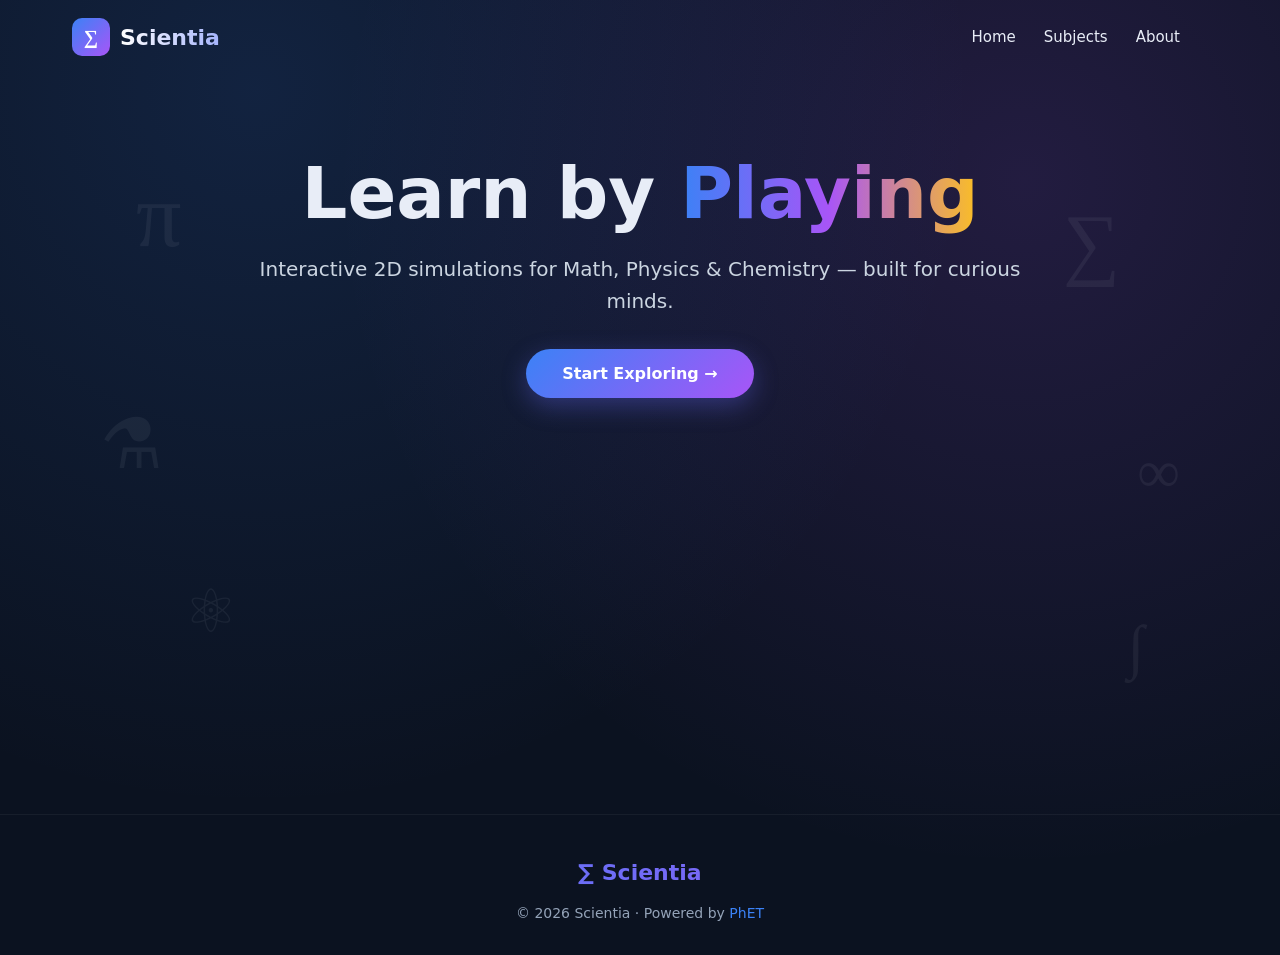
==== commit caa9245b: "Remove hero badge from home screen Removed the hero badge text from the home screen." ====
--- a/index.html
+++ b/index.html
@@ -36,7 +36,6 @@
   <!-- ===== SCREEN 1: HOME ===== -->
   <section id="home" class="screen active">
     <div class="hero-content">
-      <div class="hero-badge">✨ Free · No install · Works in your browser</div>
       <h1>Learn by <span class="gradient-text">Playing</span></h1>
       <p>Interactive 2D simulations for Math, Physics & Chemistry — built for curious minds.</p>
       <button class="btn-primary" onclick="showScreen('subjects')">Start Exploring →</button>
@@ -59,25 +58,25 @@
           <div class="card-icon">∫</div>
           <h3>Mathematics</h3>
           <p>General & Higher Math — from fractions to calculus</p>
-          <span class="card-count">7 simulations</span>
+          <span class="card-count">9 simulations</span>
         </button>
         <button class="card physics" onclick="showScreen('physics')">
           <div class="card-icon">⚛️</div>
           <h3>Physics</h3>
           <p>Motion, Forces, Energy & Waves</p>
-          <span class="card-count">7 simulations</span>
+          <span class="card-count">9 simulations</span>
         </button>
         <button class="card chemistry" onclick="showScreen('chemistry')">
           <div class="card-icon">🧪</div>
           <h3>Chemistry</h3>
           <p>Atoms, Bonds, Reactions & States</p>
-          <span class="card-count">7 simulations</span>
+          <span class="card-count">9 simulations</span>
         </button>
       </div>
     </div>
   </section>
 
-  <!-- ===== SCREEN 3: MATH (7 sims) ===== -->
+  <!-- ===== SCREEN 3: MATH (9 sims) ===== -->
   <section id="math" class="screen">
     <div class="screen-inner">
       <button class="back-btn" onclick="showScreen('subjects')">← Back to Subjects</button>
@@ -184,7 +183,6 @@
           </div>
         </div>
 
-        <!-- MATH 7: CALCULUS GRAPHER -->
         <div class="sim-card">
           <div class="sim-header">
             <span class="sim-brand"><span class="sim-logo">∑</span><span class="sim-brand-text">Scientia</span></span>
@@ -201,11 +199,43 @@
           </div>
         </div>
 
+        <div class="sim-card">
+          <div class="sim-header">
+            <span class="sim-brand"><span class="sim-logo">∑</span><span class="sim-brand-text">Scientia</span></span>
+            <span class="sim-tag math">Math</span>
+          </div>
+          <div class="sim-preview">
+            <iframe data-src="https://phet.colorado.edu/sims/html/curve-fitting/latest/curve-fitting_en.html" allowfullscreen title="Curve Fitting"></iframe>
+          </div>
+          <div class="sim-info">
+            <h3>Curve Fitting</h3>
+            <p>Adjust a curve to match data points and see how changes affect the fit.</p>
+            <button class="btn-play" onclick="openSim('https://phet.colorado.edu/sims/html/curve-fitting/latest/curve-fitting_en.html')">▶ Launch on Scientia</button>
+            <span class="sim-credit">Powered by PhET · University of Colorado Boulder</span>
+          </div>
+        </div>
+
+        <div class="sim-card">
+          <div class="sim-header">
+            <span class="sim-brand"><span class="sim-logo">∑</span><span class="sim-brand-text">Scientia</span></span>
+            <span class="sim-tag math">Math</span>
+          </div>
+          <div class="sim-preview">
+            <iframe data-src="https://phet.colorado.edu/sims/html/vector-addition/latest/vector-addition_en.html" allowfullscreen title="Vector Addition"></iframe>
+          </div>
+          <div class="sim-info">
+            <h3>Vector Addition</h3>
+            <p>Explore vectors in 1D or 2D and discover how vectors add together.</p>
+            <button class="btn-play" onclick="openSim('https://phet.colorado.edu/sims/html/vector-addition/latest/vector-addition_en.html')">▶ Launch on Scientia</button>
+            <span class="sim-credit">Powered by PhET · University of Colorado Boulder</span>
+          </div>
+        </div>
+
       </div>
     </div>
   </section>
 
-  <!-- ===== SCREEN 4: PHYSICS (7 sims) ===== -->
+  <!-- ===== SCREEN 4: PHYSICS (9 sims) ===== -->
   <section id="physics" class="screen">
     <div class="screen-inner">
       <button class="back-btn" onclick="showScreen('subjects')">← Back to Subjects</button>
@@ -313,11 +343,39 @@
           </div>
         </div>
 
+        <div class="sim-card">
+          <div class="sim-header">
+            <span class="sim-brand"><span class="sim-logo">∑</span><span class="sim-brand-text">Scientia</span></span>
+            <span class="sim-tag physics">Physics</span>
+          </div>
+          <div class="sim-preview"><iframe data-src="https://phet.colorado.edu/sims/html/hookes-law/latest/hookes-law_en.html" allowfullscreen title="Hooke's Law"></iframe></div>
+          <div class="sim-info">
+            <h3>Hooke's Law</h3>
+            <p>Explore the relationship between force and spring stretch.</p>
+            <button class="btn-play" onclick="openSim('https://phet.colorado.edu/sims/html/hookes-law/latest/hookes-law_en.html')">▶ Launch on Scientia</button>
+            <span class="sim-credit">Powered by PhET · University of Colorado Boulder</span>
+          </div>
+        </div>
+
+        <div class="sim-card">
+          <div class="sim-header">
+            <span class="sim-brand"><span class="sim-logo">∑</span><span class="sim-brand-text">Scientia</span></span>
+            <span class="sim-tag physics">Physics</span>
+          </div>
+          <div class="sim-preview"><iframe data-src="https://phet.colorado.edu/sims/html/faradays-electromagnetic-lab/latest/faradays-electromagnetic-lab_en.html" allowfullscreen title="Faraday's Electromagnetic Lab"></iframe></div>
+          <div class="sim-info">
+            <h3>Faraday's Lab</h3>
+            <p>Investigate electromagnetic induction with a bar magnet and coil.</p>
+            <button class="btn-play" onclick="openSim('https://phet.colorado.edu/sims/html/faradays-electromagnetic-lab/latest/faradays-electromagnetic-lab_en.html')">▶ Launch on Scientia</button>
+            <span class="sim-credit">Powered by PhET · University of Colorado Boulder</span>
+          </div>
+        </div>
+
       </div>
     </div>
   </section>
 
-  <!-- ===== SCREEN 5: CHEMISTRY (7 sims) ===== -->
+  <!-- ===== SCREEN 5: CHEMISTRY (9 sims) ===== -->
   <section id="chemistry" class="screen">
     <div class="screen-inner">
       <button class="back-btn" onclick="showScreen('subjects')">← Back to Subjects</button>
@@ -421,6 +479,34 @@
             <h3>Concentration</h3>
             <p>Explore molarity by adding solute, water, and draining the solution.</p>
             <button class="btn-play" onclick="openSim('https://phet.colorado.edu/sims/html/concentration/latest/concentration_en.html')">▶ Launch on Scientia</button>
+            <span class="sim-credit">Powered by PhET · University of Colorado Boulder</span>
+          </div>
+        </div>
+
+        <div class="sim-card">
+          <div class="sim-header">
+            <span class="sim-brand"><span class="sim-logo">∑</span><span class="sim-brand-text">Scientia</span></span>
+            <span class="sim-tag chemistry">Chemistry</span>
+          </div>
+          <div class="sim-preview"><iframe data-src="https://phet.colorado.edu/sims/html/molecule-polarity/latest/molecule-polarity_en.html" allowfullscreen title="Molecule Polarity"></iframe></div>
+          <div class="sim-info">
+            <h3>Molecule Polarity</h3>
+            <p>See how changing atoms affects the polarity of a molecule.</p>
+            <button class="btn-play" onclick="openSim('https://phet.colorado.edu/sims/html/molecule-polarity/latest/molecule-polarity_en.html')">▶ Launch on Scientia</button>
+            <span class="sim-credit">Powered by PhET · University of Colorado Boulder</span>
+          </div>
+        </div>
+
+        <div class="sim-card">
+          <div class="sim-header">
+            <span class="sim-brand"><span class="sim-logo">∑</span><span class="sim-brand-text">Scientia</span></span>
+            <span class="sim-tag chemistry">Chemistry</span>
+          </div>
+          <div class="sim-preview"><iframe data-src="https://phet.colorado.edu/sims/html/acid-base-solutions/latest/acid-base-solutions_en.html" allowfullscreen title="Acid-Base Solutions"></iframe></div>
+          <div class="sim-info">
+            <h3>Acid-Base Solutions</h3>
+            <p>Test the pH of common solutions and see the ions in action.</p>
+            <button class="btn-play" onclick="openSim('https://phet.colorado.edu/sims/html/acid-base-solutions/latest/acid-base-solutions_en.html')">▶ Launch on Scientia</button>
             <span class="sim-credit">Powered by PhET · University of Colorado Boulder</span>
           </div>
         </div>
@@ -561,4 +647,4 @@
   </script>
 
 </body>
-              </html>
+  </html>
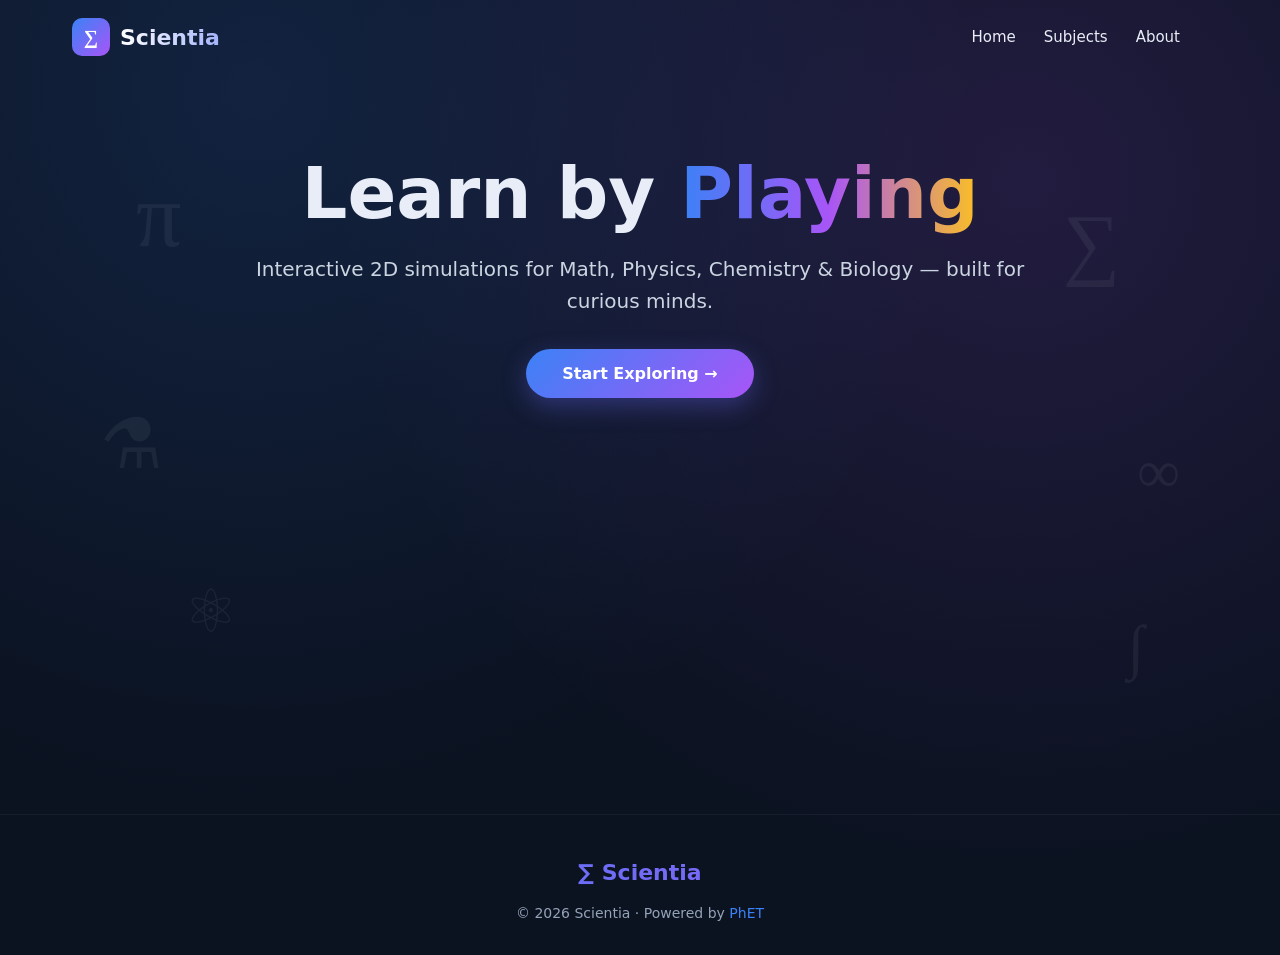
==== commit b4bf220f: "Add Biology section and update title/description Updated the title and description to include Biolog" ====
--- a/index.html
+++ b/index.html
@@ -4,8 +4,8 @@
   <meta charset="UTF-8">
   <meta name="viewport" content="width=device-width, initial-scale=1.0">
   <meta name="google-site-verification" content="y2Q6Kpm0nWdccgpcopyJ7eLYfKuViRFq-VtMoVpLxbQ">
-  <title>Scientia — Learn Math, Physics & Chemistry by Playing</title>
-  <meta name="description" content="Scientia: Interactive 2D simulations and games for Math, Physics, and Chemistry. Free for everyone.">
+  <title>Scientia — Learn Math, Physics, Chemistry & Biology by Playing</title>
+  <meta name="description" content="Scientia: Interactive 2D simulations for Math, Physics, Chemistry, and Biology. Free for everyone.">
   <meta name="theme-color" content="#0b1220">
 
   <link rel="manifest" href="manifest.json">
@@ -37,7 +37,7 @@
   <section id="home" class="screen active">
     <div class="hero-content">
       <h1>Learn by <span class="gradient-text">Playing</span></h1>
-      <p>Interactive 2D simulations for Math, Physics & Chemistry — built for curious minds.</p>
+      <p>Interactive 2D simulations for Math, Physics, Chemistry & Biology — built for curious minds.</p>
       <button class="btn-primary" onclick="showScreen('subjects')">Start Exploring →</button>
     </div>
     <div class="hero-bg" aria-hidden="true">
@@ -51,7 +51,7 @@
     <div class="screen-inner">
       <div class="section-header">
         <h2>Choose a Subject</h2>
-        <p>Three worlds of discovery</p>
+        <p>Four worlds of discovery</p>
       </div>
       <div class="cards">
         <button class="card math" onclick="showScreen('math')">
@@ -72,6 +72,12 @@
           <p>Atoms, Bonds, Reactions & States</p>
           <span class="card-count">9 simulations</span>
         </button>
+        <button class="card biology" onclick="showScreen('biology')">
+          <div class="card-icon">🧬</div>
+          <h3>Biology</h3>
+          <p>Explore life, genetics, and ecosystems</p>
+          <span class="card-count">9 simulations</span>
+        </button>
       </div>
     </div>
   </section>
@@ -84,7 +90,6 @@
         <h2><span class="header-icon">∫</span> Mathematics Simulations</h2>
         <p>Visualize math like never before</p>
       </div>
-
       <div class="sim-grid">
 
         <div class="sim-card">
@@ -92,9 +97,7 @@
             <span class="sim-brand"><span class="sim-logo">∑</span><span class="sim-brand-text">Scientia</span></span>
             <span class="sim-tag math">Math</span>
           </div>
-          <div class="sim-preview">
-            <iframe data-src="https://phet.colorado.edu/sims/html/fractions-intro/latest/fractions-intro_en.html" allowfullscreen title="Fractions Intro"></iframe>
-          </div>
+          <div class="sim-preview"><iframe data-src="https://phet.colorado.edu/sims/html/fractions-intro/latest/fractions-intro_en.html" allowfullscreen title="Fractions Intro"></iframe></div>
           <div class="sim-info">
             <h3>Fractions Intro</h3>
             <p>Visualize fractions with shapes, number lines, and interactive games.</p>
@@ -108,9 +111,7 @@
             <span class="sim-brand"><span class="sim-logo">∑</span><span class="sim-brand-text">Scientia</span></span>
             <span class="sim-tag math">Math</span>
           </div>
-          <div class="sim-preview">
-            <iframe data-src="https://phet.colorado.edu/sims/html/graphing-lines/latest/graphing-lines_en.html" allowfullscreen title="Graphing Lines"></iframe>
-          </div>
+          <div class="sim-preview"><iframe data-src="https://phet.colorado.edu/sims/html/graphing-lines/latest/graphing-lines_en.html" allowfullscreen title="Graphing Lines"></iframe></div>
           <div class="sim-info">
             <h3>Graphing Lines</h3>
             <p>Explore slope-intercept form and graph linear equations.</p>
@@ -124,9 +125,7 @@
             <span class="sim-brand"><span class="sim-logo">∑</span><span class="sim-brand-text">Scientia</span></span>
             <span class="sim-tag math">Math</span>
           </div>
-          <div class="sim-preview">
-            <iframe data-src="https://phet.colorado.edu/sims/html/area-builder/latest/area-builder_en.html" allowfullscreen title="Area Builder"></iframe>
-          </div>
+          <div class="sim-preview"><iframe data-src="https://phet.colorado.edu/sims/html/area-builder/latest/area-builder_en.html" allowfullscreen title="Area Builder"></iframe></div>
           <div class="sim-info">
             <h3>Area Builder</h3>
             <p>Build shapes and explore the relationship between area and perimeter.</p>
@@ -140,9 +139,7 @@
             <span class="sim-brand"><span class="sim-logo">∑</span><span class="sim-brand-text">Scientia</span></span>
             <span class="sim-tag math">Math</span>
           </div>
-          <div class="sim-preview">
-            <iframe data-src="https://phet.colorado.edu/sims/html/graphing-quadratics/latest/graphing-quadratics_en.html" allowfullscreen title="Graphing Quadratics"></iframe>
-          </div>
+          <div class="sim-preview"><iframe data-src="https://phet.colorado.edu/sims/html/graphing-quadratics/latest/graphing-quadratics_en.html" allowfullscreen title="Graphing Quadratics"></iframe></div>
           <div class="sim-info">
             <h3>Graphing Quadratics</h3>
             <p>Discover how a, b, and c change the shape of a parabola.</p>
@@ -156,9 +153,7 @@
             <span class="sim-brand"><span class="sim-logo">∑</span><span class="sim-brand-text">Scientia</span></span>
             <span class="sim-tag math">Math</span>
           </div>
-          <div class="sim-preview">
-            <iframe data-src="https://phet.colorado.edu/sims/html/trig-tour/latest/trig-tour_en.html" allowfullscreen title="Trig Tour"></iframe>
-          </div>
+          <div class="sim-preview"><iframe data-src="https://phet.colorado.edu/sims/html/trig-tour/latest/trig-tour_en.html" allowfullscreen title="Trig Tour"></iframe></div>
           <div class="sim-info">
             <h3>Trig Tour</h3>
             <p>Explore sine, cosine, and tangent on the unit circle.</p>
@@ -172,9 +167,7 @@
             <span class="sim-brand"><span class="sim-logo">∑</span><span class="sim-brand-text">Scientia</span></span>
             <span class="sim-tag math">Math</span>
           </div>
-          <div class="sim-preview">
-            <iframe data-src="https://phet.colorado.edu/sims/html/function-builder/latest/function-builder_en.html" allowfullscreen title="Function Builder"></iframe>
-          </div>
+          <div class="sim-preview"><iframe data-src="https://phet.colorado.edu/sims/html/function-builder/latest/function-builder_en.html" allowfullscreen title="Function Builder"></iframe></div>
           <div class="sim-info">
             <h3>Function Builder</h3>
             <p>Play with functions by feeding numbers and watching outputs change.</p>
@@ -188,9 +181,7 @@
             <span class="sim-brand"><span class="sim-logo">∑</span><span class="sim-brand-text">Scientia</span></span>
             <span class="sim-tag math">Math</span>
           </div>
-          <div class="sim-preview">
-            <iframe data-src="https://phet.colorado.edu/sims/html/calculus-grapher/latest/calculus-grapher_en.html" allowfullscreen title="Calculus Grapher"></iframe>
-          </div>
+          <div class="sim-preview"><iframe data-src="https://phet.colorado.edu/sims/html/calculus-grapher/latest/calculus-grapher_en.html" allowfullscreen title="Calculus Grapher"></iframe></div>
           <div class="sim-info">
             <h3>Calculus Grapher</h3>
             <p>Draw a function and instantly see its derivative and integral graphs.</p>
@@ -204,9 +195,7 @@
             <span class="sim-brand"><span class="sim-logo">∑</span><span class="sim-brand-text">Scientia</span></span>
             <span class="sim-tag math">Math</span>
           </div>
-          <div class="sim-preview">
-            <iframe data-src="https://phet.colorado.edu/sims/html/curve-fitting/latest/curve-fitting_en.html" allowfullscreen title="Curve Fitting"></iframe>
-          </div>
+          <div class="sim-preview"><iframe data-src="https://phet.colorado.edu/sims/html/curve-fitting/latest/curve-fitting_en.html" allowfullscreen title="Curve Fitting"></iframe></div>
           <div class="sim-info">
             <h3>Curve Fitting</h3>
             <p>Adjust a curve to match data points and see how changes affect the fit.</p>
@@ -220,9 +209,7 @@
             <span class="sim-brand"><span class="sim-logo">∑</span><span class="sim-brand-text">Scientia</span></span>
             <span class="sim-tag math">Math</span>
           </div>
-          <div class="sim-preview">
-            <iframe data-src="https://phet.colorado.edu/sims/html/vector-addition/latest/vector-addition_en.html" allowfullscreen title="Vector Addition"></iframe>
-          </div>
+          <div class="sim-preview"><iframe data-src="https://phet.colorado.edu/sims/html/vector-addition/latest/vector-addition_en.html" allowfullscreen title="Vector Addition"></iframe></div>
           <div class="sim-info">
             <h3>Vector Addition</h3>
             <p>Explore vectors in 1D or 2D and discover how vectors add together.</p>
@@ -515,7 +502,147 @@
     </div>
   </section>
 
-  <!-- ===== SCREEN 6: ABOUT ===== -->
+  <!-- ===== SCREEN 6: BIOLOGY (9 sims) ===== -->
+  <section id="biology" class="screen">
+    <div class="screen-inner">
+      <button class="back-btn" onclick="showScreen('subjects')">← Back to Subjects</button>
+      <div class="section-header">
+        <h2>🧬 Biology Simulations</h2>
+        <p>Explore life from molecules to ecosystems</p>
+      </div>
+      <div class="sim-grid">
+
+        <div class="sim-card">
+          <div class="sim-header">
+            <span class="sim-brand"><span class="sim-logo">∑</span><span class="sim-brand-text">Scientia</span></span>
+            <span class="sim-tag biology">Biology</span>
+          </div>
+          <div class="sim-preview"><iframe data-src="https://phet.colorado.edu/sims/html/natural-selection/latest/natural-selection_en.html" allowfullscreen title="Natural Selection"></iframe></div>
+          <div class="sim-info">
+            <h3>Natural Selection</h3>
+            <p>Explore how mutations and environmental factors drive evolution.</p>
+            <button class="btn-play" onclick="openSim('https://phet.colorado.edu/sims/html/natural-selection/latest/natural-selection_en.html')">▶ Launch on Scientia</button>
+            <span class="sim-credit">Powered by PhET · University of Colorado Boulder</span>
+          </div>
+        </div>
+
+        <div class="sim-card">
+          <div class="sim-header">
+            <span class="sim-brand"><span class="sim-logo">∑</span><span class="sim-brand-text">Scientia</span></span>
+            <span class="sim-tag biology">Biology</span>
+          </div>
+          <div class="sim-preview"><iframe data-src="https://phet.colorado.edu/sims/html/gene-machine-lac-operon/latest/gene-machine-lac-operon_en.html" allowfullscreen title="Gene Machine: The Lac Operon"></iframe></div>
+          <div class="sim-info">
+            <h3>Gene Machine: Lac Operon</h3>
+            <p>Build a gene network and explore how bacteria metabolize lactose.</p>
+            <button class="btn-play" onclick="openSim('https://phet.colorado.edu/sims/html/gene-machine-lac-operon/latest/gene-machine-lac-operon_en.html')">▶ Launch on Scientia</button>
+            <span class="sim-credit">Powered by PhET · University of Colorado Boulder</span>
+          </div>
+        </div>
+
+        <div class="sim-card">
+          <div class="sim-header">
+            <span class="sim-brand"><span class="sim-logo">∑</span><span class="sim-brand-text">Scientia</span></span>
+            <span class="sim-tag biology">Biology</span>
+          </div>
+          <div class="sim-preview"><iframe data-src="https://phet.colorado.edu/sims/html/membrane-channels/latest/membrane-channels_en.html" allowfullscreen title="Membrane Channels"></iframe></div>
+          <div class="sim-info">
+            <h3>Membrane Channels</h3>
+            <p>Insert channels into a cell membrane and see how particles move.</p>
+            <button class="btn-play" onclick="openSim('https://phet.colorado.edu/sims/html/membrane-channels/latest/membrane-channels_en.html')">▶ Launch on Scientia</button>
+            <span class="sim-credit">Powered by PhET · University of Colorado Boulder</span>
+          </div>
+        </div>
+
+        <div class="sim-card">
+          <div class="sim-header">
+            <span class="sim-brand"><span class="sim-logo">∑</span><span class="sim-brand-text">Scientia</span></span>
+            <span class="sim-tag biology">Biology</span>
+          </div>
+          <div class="sim-preview"><iframe data-src="https://phet.colorado.edu/sims/html/neuron/latest/neuron_en.html" allowfullscreen title="Neuron"></iframe></div>
+          <div class="sim-info">
+            <h3>Neuron</h3>
+            <p>Stimulate a neuron and observe ions moving across the membrane.</p>
+            <button class="btn-play" onclick="openSim('https://phet.colorado.edu/sims/html/neuron/latest/neuron_en.html')">▶ Launch on Scientia</button>
+            <span class="sim-credit">Powered by PhET · University of Colorado Boulder</span>
+          </div>
+        </div>
+
+        <div class="sim-card">
+          <div class="sim-header">
+            <span class="sim-brand"><span class="sim-logo">∑</span><span class="sim-brand-text">Scientia</span></span>
+            <span class="sim-tag biology">Biology</span>
+          </div>
+          <div class="sim-preview"><iframe data-src="https://phet.colorado.edu/sims/html/stretching-dna/latest/stretching-dna_en.html" allowfullscreen title="Stretching DNA"></iframe></div>
+          <div class="sim-info">
+            <h3>Stretching DNA</h3>
+            <p>Explore the forces involved when stretching a single strand of DNA.</p>
+            <button class="btn-play" onclick="openSim('https://phet.colorado.edu/sims/html/stretching-dna/latest/stretching-dna_en.html')">▶ Launch on Scientia</button>
+            <span class="sim-credit">Powered by PhET · University of Colorado Boulder</span>
+          </div>
+        </div>
+
+        <div class="sim-card">
+          <div class="sim-header">
+            <span class="sim-brand"><span class="sim-logo">∑</span><span class="sim-brand-text">Scientia</span></span>
+            <span class="sim-tag biology">Biology</span>
+          </div>
+          <div class="sim-preview"><iframe data-src="https://phet.colorado.edu/sims/html/molecules-and-light/latest/molecules-and-light_en.html" allowfullscreen title="Molecules and Light"></iframe></div>
+          <div class="sim-info">
+            <h3>Molecules and Light</h3>
+            <p>See how different wavelengths of light interact with molecules.</p>
+            <button class="btn-play" onclick="openSim('https://phet.colorado.edu/sims/html/molecules-and-light/latest/molecules-and-light_en.html')">▶ Launch on Scientia</button>
+            <span class="sim-credit">Powered by PhET · University of Colorado Boulder</span>
+          </div>
+        </div>
+
+        <div class="sim-card">
+          <div class="sim-header">
+            <span class="sim-brand"><span class="sim-logo">∑</span><span class="sim-brand-text">Scientia</span></span>
+            <span class="sim-tag biology">Biology</span>
+          </div>
+          <div class="sim-preview"><iframe data-src="https://phet.colorado.edu/sims/html/eating-and-exercise/latest/eating-and-exercise_en.html" allowfullscreen title="Eating and Exercise"></iframe></div>
+          <div class="sim-info">
+            <h3>Eating & Exercise</h3>
+            <p>Explore how diet and activity affect weight and energy balance.</p>
+            <button class="btn-play" onclick="openSim('https://phet.colorado.edu/sims/html/eating-and-exercise/latest/eating-and-exercise_en.html')">▶ Launch on Scientia</button>
+            <span class="sim-credit">Powered by PhET · University of Colorado Boulder</span>
+          </div>
+        </div>
+
+        <div class="sim-card">
+          <div class="sim-header">
+            <span class="sim-brand"><span class="sim-logo">∑</span><span class="sim-brand-text">Scientia</span></span>
+            <span class="sim-tag biology">Biology</span>
+          </div>
+          <div class="sim-preview"><iframe data-src="https://phet.colorado.edu/sims/html/ph-scale/latest/ph-scale_en.html" allowfullscreen title="pH Scale"></iframe></div>
+          <div class="sim-info">
+            <h3>pH Scale</h3>
+            <p>Test everyday liquids to see if they are acidic, basic, or neutral.</p>
+            <button class="btn-play" onclick="openSim('https://phet.colorado.edu/sims/html/ph-scale/latest/ph-scale_en.html')">▶ Launch on Scientia</button>
+            <span class="sim-credit">Powered by PhET · University of Colorado Boulder</span>
+          </div>
+        </div>
+
+        <div class="sim-card">
+          <div class="sim-header">
+            <span class="sim-brand"><span class="sim-logo">∑</span><span class="sim-brand-text">Scientia</span></span>
+            <span class="sim-tag biology">Biology</span>
+          </div>
+          <div class="sim-preview"><iframe data-src="https://phet.colorado.edu/sims/html/build-a-molecule/latest/build-a-molecule_en.html" allowfullscreen title="Build a Molecule"></iframe></div>
+          <div class="sim-info">
+            <h3>Build a Molecule</h3>
+            <p>Combine atoms to create molecules and learn chemical bonding.</p>
+            <button class="btn-play" onclick="openSim('https://phet.colorado.edu/sims/html/build-a-molecule/latest/build-a-molecule_en.html')">▶ Launch on Scientia</button>
+            <span class="sim-credit">Powered by PhET · University of Colorado Boulder</span>
+          </div>
+        </div>
+
+      </div>
+    </div>
+  </section>
+
+  <!-- ===== SCREEN 7: ABOUT ===== -->
   <section id="about" class="screen">
     <div class="screen-inner">
       <button class="back-btn" onclick="showScreen('home')">← Back Home</button>
@@ -547,7 +674,7 @@
 
   <script>
   const screens = document.querySelectorAll('.screen');
-  const validScreens = ['home', 'subjects', 'math', 'physics', 'chemistry', 'about'];
+  const validScreens = ['home', 'subjects', 'math', 'physics', 'chemistry', 'biology', 'about'];
 
   function showScreen(id) {
     if (!validScreens.includes(id)) id = 'home';
@@ -558,11 +685,12 @@
     window.scrollTo({ top: 0, behavior: 'smooth' });
     if (location.hash !== '#' + id) history.pushState({ screen: id }, '', '#' + id);
     const titles = {
-      home: 'Scientia — Learn Math, Physics & Chemistry',
+      home: 'Scientia — Learn Math, Physics, Chemistry & Biology',
       subjects: 'Subjects · Scientia',
       math: 'Mathematics · Scientia',
       physics: 'Physics · Scientia',
       chemistry: 'Chemistry · Scientia',
+      biology: 'Biology · Scientia',
       about: 'About · Scientia'
     };
     document.title = titles[id] || titles.home;
@@ -614,6 +742,7 @@
     if (e.key === '1') showScreen('math');
     if (e.key === '2') showScreen('physics');
     if (e.key === '3') showScreen('chemistry');
+    if (e.key === '4') showScreen('biology');
     if (e.key === 'h' || e.key === 'H') showScreen('home');
     if (e.key === 's' || e.key === 'S') showScreen('subjects');
   });
